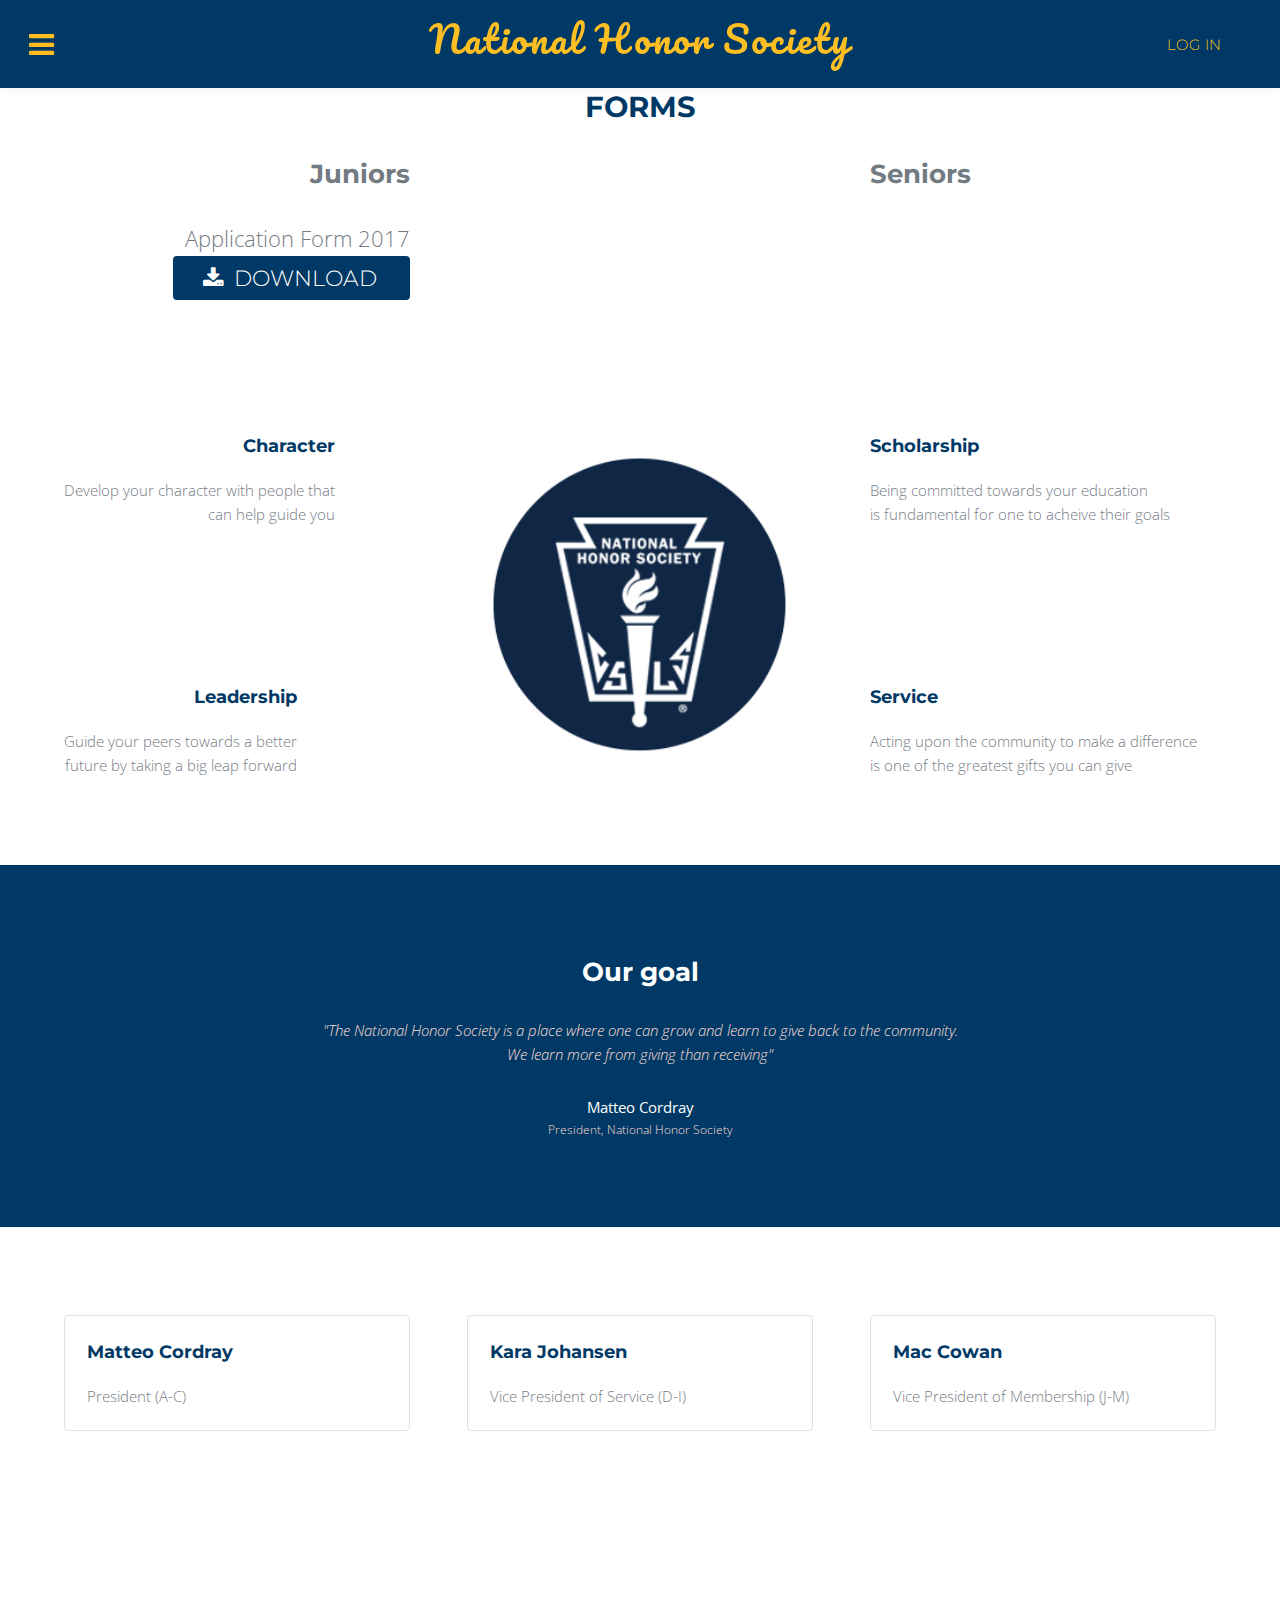
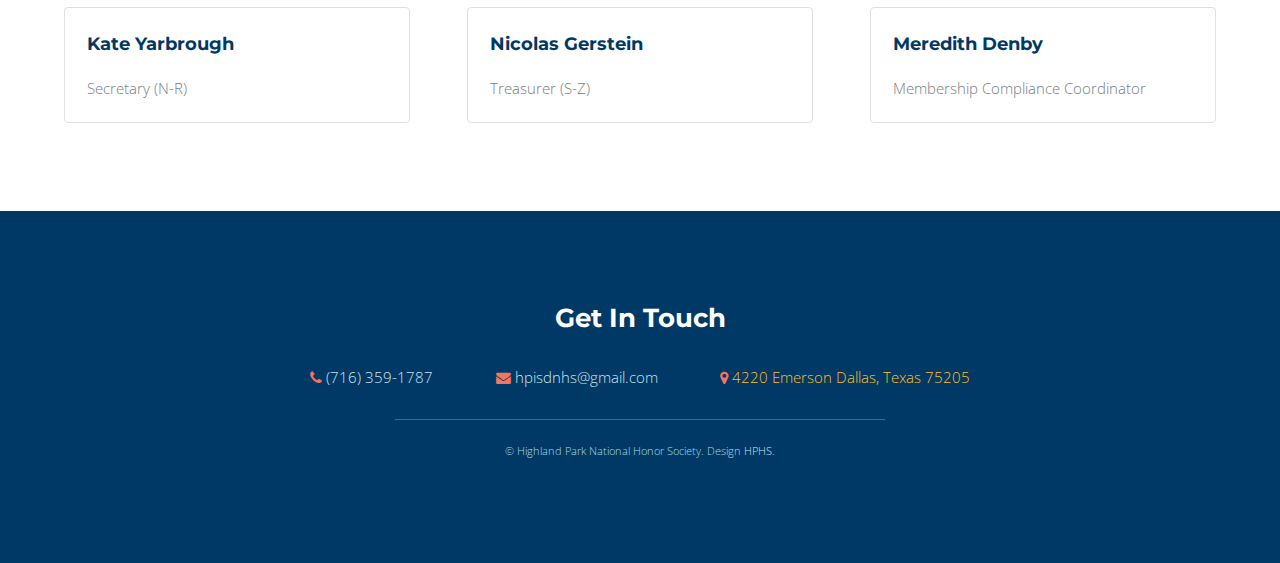
==== forms.html @ aa831905 "Start 1" ====
<!DOCTYPE HTML>
<!--
	Intensify by TEMPLATED
	templated.co @templatedco
	Released for free under the Creative Commons Attribution 3.0 license (templated.co/license)
-->
<html>
	<head>
		<title>HPISD NHS</title>
		<meta charset="utf-8" />
		<meta name="viewport" content="width=device-width, initial-scale=1" />
		<link rel="stylesheet" href="assets/css/main.css" />
	</head>
	<body>

		<!-- Header -->
			<header id="header">
				<nav class="left">
					<a href="#menu"><span>Menu</span></a>
				</nav>
				<a href="index.html" class="logo">National Honor Society</a>
				<nav class="right">
					<a href="#" class="button alt">Log in</a>
				</nav>
			</header>

		<!-- Menu -->
			<nav id="menu">
				<ul class="links">
					<li><a href="index.html">Home</a></li>
					<li><a href="calendar.html">Calendar</a></li>
					<li><a href="forms.html">Forms</a></li>
					<li><a href="#">Contact</a></li>
					<li><a href="#">My profile</a></li>
				</ul>
				<ul class="actions vertical">
					<li><a href="#" class="button fit">Login</a></li>
				</ul>
			</nav>
			<div>
				<h1 class="title">FORMS</h1>
			<div class="inner flex flex-3">
				<div class="flex-item left">
					<h2>Juniors</h2>
					<ul class="formsid">
						<li>Application Form 2017</li>
						<li><a href="#" class="button icon fa-download">Download</a></li>
					</ul>
				</div>
				<div class="flex-item right">
					<h2>Seniors</h2>
				</div>
			</div>
		</div>

		<!-- One -->
			<section id="one" class="wrapper">
				<div class="inner flex flex-3">
					<div class="flex-item left">
						<div>
							<h3>Character</h3>
							<p>Develop your character with people that<br />can help guide you</p>
						</div>
						<div>
							<h3>Leadership</h3>
							<p>Guide your peers towards a better<br /> future by taking a big leap forward</p>
						</div>
					</div>
					<div class="flex-item image fit round">
						<img src="images/logo.png" alt="logo" />
					</div>
					<div class="flex-item right">
						<div>
							<h3>Scholarship</h3>
							<p>Being committed towards your education<br /> is fundamental for one to acheive their goals</p>
						</div>
						<div>
							<h3>Service</h3>
							<p>Acting upon the community to make a difference<br /> is one of the greatest gifts you can give</p>
						</div>
					</div>
				</div>
			</section>

		<!-- Two -->
			<section id="two" class="wrapper style1 special">
				<div class="inner">
					<h2>Our goal</h2>
					<figure>
					    <blockquote>
					        "The National Honor Society is a place where one can grow and learn to give back to the community.<br /> We learn more from giving than receiving"
					    </blockquote>
					    <footer>
					        <cite class="author">Matteo Cordray</cite>
					        <cite class="company">President, National Honor Society</cite>
					    </footer>
					</figure>
				</div>
			</section>

		<!-- Three -->
			<section id="three" class="wrapper">
				<div class="inner flex flex-3">
					<div class="flex-item box">
						<div class="image fit">
							<img src="images/matteo.jpg" alt="" />
						</div>
						<div class="content">
							<h3>Matteo Cordray</h3>
							<p>President (A-C)</p>
						</div>
					</div>
					<div class="flex-item box">
						<div class="image fit">
							<img src="images/Kara.jpg" alt="" />
						</div>
						<div class="content">
							<h3>Kara Johansen</h3>
							<p>Vice President of Service (D-I)</p>
						</div>
					</div>
					<div class="flex-item box">
						<div class="image fit">
							<img src="images/Mac.jpg" alt="" />
						</div>
						<div class="content">
							<h3>Mac Cowan</h3>
							<p>Vice President of Membership (J-M)</p>
						</div>
					</div>
				</div>
			</section>

			<!-- Four -->
			<section id="three" class="wrapper">
				<div class="inner flex flex-3">
					<div class="flex-item box">
						<div class="image fit">
							<img src="images/kate.jpg" alt="" />
						</div>
						<div class="content">
							<h3>Kate Yarbrough</h3>
							<p>Secretary (N-R)</p>
						</div>
					</div>
					<div class="flex-item box">
						<div class="image fit">
							<img src="images/Nick.jpg" alt="" />
						</div>
						<div class="content">
							<h3>Nicolas Gerstein</h3>
							<p>Treasurer (S-Z)</p>
						</div>
					</div>
					<div class="flex-item box">
						<div class="image fit">
							<img src="images/meredith.jpg" alt="" />
						</div>
						<div class="content">
							<h3>Meredith Denby</h3>
							<p>Membership Compliance Coordinator</p>
						</div>
					</div>
				</div>
			</section>

		<!-- Footer -->
			<footer id="footer">
				<div class="inner">
					<h2>Get In Touch</h2>
					<ul class="actions">
						<li><span class="icon fa-phone"></span> <a href="#">(716) 359-1787</a></li>
						<li><span class="icon fa-envelope"></span> <a href="#">hpisdnhs@gmail.com</a></li>
						<li><span class="icon fa-map-marker"></span> 4220 Emerson  Dallas, Texas  75205</li>
					</ul>
				</div>
				<div class="copyright">
					&copy; Highland Park National Honor Society. Design <a href="https://hs.hpisd.org">HPHS</a>.
				</div>
			</footer>

		<!-- Scripts -->
			<script src="assets/js/jquery.min.js"></script>
			<script src="assets/js/jquery.scrolly.min.js"></script>
			<script src="assets/js/skel.min.js"></script>
			<script src="assets/js/util.js"></script>
			<script src="assets/js/main.js"></script>

	</body>
</html>
---- assets/css/main.css ----
@charset "UTF-8";
@import url(font-awesome.min.css);
@import "https://fonts.googleapis.com/css?family=Montserrat:700|Open+Sans:300,400|Pacifico";

/*
	Intensify by TEMPLATED
	templated.co @templatedco
	Released for free under the Creative Commons Attribution 3.0 license (templated.co/license)
*/

/* Reset */

	html, body, div, span, applet, object, iframe, h1, h2, h3, h4, h5, h6, p, blockquote, pre, a, abbr, acronym, address, big, cite, code, del, dfn, em, img, ins, kbd, q, s, samp, small, strike, strong, sub, sup, tt, var, b, u, i, center, dl, dt, dd, ol, ul, li, fieldset, form, label, legend, table, caption, tbody, tfoot, thead, tr, th, td, article, aside, canvas, details, embed, figure, figcaption, footer, header, hgroup, menu, nav, output, ruby, section, summary, time, mark, audio, video {
		margin: 0;
		padding: 0;
		border: 0;
		font-size: 100%;
		font: inherit;
		vertical-align: baseline;
	}

	article, aside, details, figcaption, figure, footer, header, hgroup, menu, nav, section {
		display: block;
	}

	body {
		line-height: 1;
	}

	ol, ul {
		list-style: none;
	}

	blockquote, q {
		quotes: none;
	}

	blockquote:before, blockquote:after, q:before, q:after {
		content: '';
		content: none;
	}

	table {
		border-collapse: collapse;
		border-spacing: 0;
	}

	body {
		-webkit-text-size-adjust: none;
	}

/* Box Model */

	*, *:before, *:after {
		-moz-box-sizing: border-box;
		-webkit-box-sizing: border-box;
		box-sizing: border-box;
	}

/* Containers */

	.container {
		margin-left: auto;
		margin-right: auto;
	}

	.container.\31 25\25 {
		width: 100%;
		max-width: 100em;
		min-width: 80em;
	}

	.container.\37 5\25 {
		width: 60em;
	}

	.container.\35 0\25 {
		width: 40em;
	}

	.container.\32 5\25 {
		width: 20em;
	}

	.container {
		width: 80em;
	}

	@media screen and (max-width: 1680px) {

		.container.\31 25\25 {
			width: 100%;
			max-width: 100em;
			min-width: 80em;
		}

		.container.\37 5\25 {
			width: 60em;
		}

		.container.\35 0\25 {
			width: 40em;
		}

		.container.\32 5\25 {
			width: 20em;
		}

		.container {
			width: 80em;
		}

	}

	@media screen and (max-width: 1280px) {

		.container.\31 25\25 {
			width: 100%;
			max-width: 81.25em;
			min-width: 65em;
		}

		.container.\37 5\25 {
			width: 48.75em;
		}

		.container.\35 0\25 {
			width: 32.5em;
		}

		.container.\32 5\25 {
			width: 16.25em;
		}

		.container {
			width: 65em;
		}

	}

	@media screen and (max-width: 980px) {

		.container.\31 25\25 {
			width: 100%;
			max-width: 112.5%;
			min-width: 90%;
		}

		.container.\37 5\25 {
			width: 67.5%;
		}

		.container.\35 0\25 {
			width: 45%;
		}

		.container.\32 5\25 {
			width: 22.5%;
		}

		.container {
			width: 90%;
		}

	}

	@media screen and (max-width: 736px) {

		.container.\31 25\25 {
			width: 100%;
			max-width: 112.5%;
			min-width: 90%;
		}

		.container.\37 5\25 {
			width: 67.5%;
		}

		.container.\35 0\25 {
			width: 45%;
		}

		.container.\32 5\25 {
			width: 22.5%;
		}

		.container {
			width: 90% !important;
		}

	}

	@media screen and (max-width: 480px) {

		.container.\31 25\25 {
			width: 100%;
			max-width: 112.5%;
			min-width: 90%;
		}

		.container.\37 5\25 {
			width: 67.5%;
		}

		.container.\35 0\25 {
			width: 45%;
		}

		.container.\32 5\25 {
			width: 22.5%;
		}

		.container {
			width: 90% !important;
		}

	}

/* Grid */

	.row {
		border-bottom: solid 1px transparent;
		-moz-box-sizing: border-box;
		-webkit-box-sizing: border-box;
		box-sizing: border-box;
	}

	.row > * {
		float: left;
		-moz-box-sizing: border-box;
		-webkit-box-sizing: border-box;
		box-sizing: border-box;
	}

	.row:after, .row:before {
		content: '';
		display: block;
		clear: both;
		height: 0;
	}

	.row.uniform > * > :first-child {
		margin-top: 0;
	}

	.row.uniform > * > :last-child {
		margin-bottom: 0;
	}

	.row.\30 \25 > * {
		padding: 0 0 0 0em;
	}

	.row.\30 \25 {
		margin: 0 0 -1px 0em;
	}

	.row.uniform.\30 \25 > * {
		padding: 0em 0 0 0em;
	}

	.row.uniform.\30 \25 {
		margin: 0em 0 -1px 0em;
	}

	.row > * {
		padding: 0 0 0 2em;
	}

	.row {
		margin: 0 0 -1px -2em;
	}

	.row.uniform > * {
		padding: 2em 0 0 2em;
	}

	.row.uniform {
		margin: -2em 0 -1px -2em;
	}

	.row.\32 00\25 > * {
		padding: 0 0 0 4em;
	}

	.row.\32 00\25 {
		margin: 0 0 -1px -4em;
	}

	.row.uniform.\32 00\25 > * {
		padding: 4em 0 0 4em;
	}

	.row.uniform.\32 00\25 {
		margin: -4em 0 -1px -4em;
	}

	.row.\31 50\25 > * {
		padding: 0 0 0 3em;
	}

	.row.\31 50\25 {
		margin: 0 0 -1px -3em;
	}

	.row.uniform.\31 50\25 > * {
		padding: 3em 0 0 3em;
	}

	.row.uniform.\31 50\25 {
		margin: -3em 0 -1px -3em;
	}

	.row.\35 0\25 > * {
		padding: 0 0 0 1em;
	}

	.row.\35 0\25 {
		margin: 0 0 -1px -1em;
	}

	.row.uniform.\35 0\25 > * {
		padding: 1em 0 0 1em;
	}

	.row.uniform.\35 0\25 {
		margin: -1em 0 -1px -1em;
	}

	.row.\32 5\25 > * {
		padding: 0 0 0 0.5em;
	}

	.row.\32 5\25 {
		margin: 0 0 -1px -0.5em;
	}

	.row.uniform.\32 5\25 > * {
		padding: 0.5em 0 0 0.5em;
	}

	.row.uniform.\32 5\25 {
		margin: -0.5em 0 -1px -0.5em;
	}

	.\31 2u, .\31 2u\24 {
		width: 100%;
		clear: none;
		margin-left: 0;
	}

	.\31 1u, .\31 1u\24 {
		width: 91.6666666667%;
		clear: none;
		margin-left: 0;
	}

	.\31 0u, .\31 0u\24 {
		width: 83.3333333333%;
		clear: none;
		margin-left: 0;
	}

	.\39 u, .\39 u\24 {
		width: 75%;
		clear: none;
		margin-left: 0;
	}

	.\38 u, .\38 u\24 {
		width: 66.6666666667%;
		clear: none;
		margin-left: 0;
	}

	.\37 u, .\37 u\24 {
		width: 58.3333333333%;
		clear: none;
		margin-left: 0;
	}

	.\36 u, .\36 u\24 {
		width: 50%;
		clear: none;
		margin-left: 0;
	}

	.\35 u, .\35 u\24 {
		width: 41.6666666667%;
		clear: none;
		margin-left: 0;
	}

	.\34 u, .\34 u\24 {
		width: 33.3333333333%;
		clear: none;
		margin-left: 0;
	}

	.\33 u, .\33 u\24 {
		width: 25%;
		clear: none;
		margin-left: 0;
	}

	.\32 u, .\32 u\24 {
		width: 16.6666666667%;
		clear: none;
		margin-left: 0;
	}

	.\31 u, .\31 u\24 {
		width: 8.3333333333%;
		clear: none;
		margin-left: 0;
	}

	.\31 2u\24 + *,
	.\31 1u\24 + *,
	.\31 0u\24 + *,
	.\39 u\24 + *,
	.\38 u\24 + *,
	.\37 u\24 + *,
	.\36 u\24 + *,
	.\35 u\24 + *,
	.\34 u\24 + *,
	.\33 u\24 + *,
	.\32 u\24 + *,
	.\31 u\24 + * {
		clear: left;
	}

	.\-11u {
		margin-left: 91.66667%;
	}

	.\-10u {
		margin-left: 83.33333%;
	}

	.\-9u {
		margin-left: 75%;
	}

	.\-8u {
		margin-left: 66.66667%;
	}

	.\-7u {
		margin-left: 58.33333%;
	}

	.\-6u {
		margin-left: 50%;
	}

	.\-5u {
		margin-left: 41.66667%;
	}

	.\-4u {
		margin-left: 33.33333%;
	}

	.\-3u {
		margin-left: 25%;
	}

	.\-2u {
		margin-left: 16.66667%;
	}

	.\-1u {
		margin-left: 8.33333%;
	}

	@media screen and (max-width: 1680px) {

		.row > * {
			padding: 0 0 0 2em;
		}

		.row {
			margin: 0 0 -1px -2em;
		}

		.row.uniform > * {
			padding: 2em 0 0 2em;
		}

		.row.uniform {
			margin: -2em 0 -1px -2em;
		}

		.row.\32 00\25 > * {
			padding: 0 0 0 4em;
		}

		.row.\32 00\25 {
			margin: 0 0 -1px -4em;
		}

		.row.uniform.\32 00\25 > * {
			padding: 4em 0 0 4em;
		}

		.row.uniform.\32 00\25 {
			margin: -4em 0 -1px -4em;
		}

		.row.\31 50\25 > * {
			padding: 0 0 0 3em;
		}

		.row.\31 50\25 {
			margin: 0 0 -1px -3em;
		}

		.row.uniform.\31 50\25 > * {
			padding: 3em 0 0 3em;
		}

		.row.uniform.\31 50\25 {
			margin: -3em 0 -1px -3em;
		}

		.row.\35 0\25 > * {
			padding: 0 0 0 1em;
		}

		.row.\35 0\25 {
			margin: 0 0 -1px -1em;
		}

		.row.uniform.\35 0\25 > * {
			padding: 1em 0 0 1em;
		}

		.row.uniform.\35 0\25 {
			margin: -1em 0 -1px -1em;
		}

		.row.\32 5\25 > * {
			padding: 0 0 0 0.5em;
		}

		.row.\32 5\25 {
			margin: 0 0 -1px -0.5em;
		}

		.row.uniform.\32 5\25 > * {
			padding: 0.5em 0 0 0.5em;
		}

		.row.uniform.\32 5\25 {
			margin: -0.5em 0 -1px -0.5em;
		}

		.\31 2u\28xlarge\29, .\31 2u\24\28xlarge\29 {
			width: 100%;
			clear: none;
			margin-left: 0;
		}

		.\31 1u\28xlarge\29, .\31 1u\24\28xlarge\29 {
			width: 91.6666666667%;
			clear: none;
			margin-left: 0;
		}

		.\31 0u\28xlarge\29, .\31 0u\24\28xlarge\29 {
			width: 83.3333333333%;
			clear: none;
			margin-left: 0;
		}

		.\39 u\28xlarge\29, .\39 u\24\28xlarge\29 {
			width: 75%;
			clear: none;
			margin-left: 0;
		}

		.\38 u\28xlarge\29, .\38 u\24\28xlarge\29 {
			width: 66.6666666667%;
			clear: none;
			margin-left: 0;
		}

		.\37 u\28xlarge\29, .\37 u\24\28xlarge\29 {
			width: 58.3333333333%;
			clear: none;
			margin-left: 0;
		}

		.\36 u\28xlarge\29, .\36 u\24\28xlarge\29 {
			width: 50%;
			clear: none;
			margin-left: 0;
		}

		.\35 u\28xlarge\29, .\35 u\24\28xlarge\29 {
			width: 41.6666666667%;
			clear: none;
			margin-left: 0;
		}

		.\34 u\28xlarge\29, .\34 u\24\28xlarge\29 {
			width: 33.3333333333%;
			clear: none;
			margin-left: 0;
		}

		.\33 u\28xlarge\29, .\33 u\24\28xlarge\29 {
			width: 25%;
			clear: none;
			margin-left: 0;
		}

		.\32 u\28xlarge\29, .\32 u\24\28xlarge\29 {
			width: 16.6666666667%;
			clear: none;
			margin-left: 0;
		}

		.\31 u\28xlarge\29, .\31 u\24\28xlarge\29 {
			width: 8.3333333333%;
			clear: none;
			margin-left: 0;
		}

		.\31 2u\24\28xlarge\29 + *,
		.\31 1u\24\28xlarge\29 + *,
		.\31 0u\24\28xlarge\29 + *,
		.\39 u\24\28xlarge\29 + *,
		.\38 u\24\28xlarge\29 + *,
		.\37 u\24\28xlarge\29 + *,
		.\36 u\24\28xlarge\29 + *,
		.\35 u\24\28xlarge\29 + *,
		.\34 u\24\28xlarge\29 + *,
		.\33 u\24\28xlarge\29 + *,
		.\32 u\24\28xlarge\29 + *,
		.\31 u\24\28xlarge\29 + * {
			clear: left;
		}

		.\-11u\28xlarge\29 {
			margin-left: 91.66667%;
		}

		.\-10u\28xlarge\29 {
			margin-left: 83.33333%;
		}

		.\-9u\28xlarge\29 {
			margin-left: 75%;
		}

		.\-8u\28xlarge\29 {
			margin-left: 66.66667%;
		}

		.\-7u\28xlarge\29 {
			margin-left: 58.33333%;
		}

		.\-6u\28xlarge\29 {
			margin-left: 50%;
		}

		.\-5u\28xlarge\29 {
			margin-left: 41.66667%;
		}

		.\-4u\28xlarge\29 {
			margin-left: 33.33333%;
		}

		.\-3u\28xlarge\29 {
			margin-left: 25%;
		}

		.\-2u\28xlarge\29 {
			margin-left: 16.66667%;
		}

		.\-1u\28xlarge\29 {
			margin-left: 8.33333%;
		}

	}

	@media screen and (max-width: 1280px) {

		.row > * {
			padding: 0 0 0 1.5em;
		}

		.row {
			margin: 0 0 -1px -1.5em;
		}

		.row.uniform > * {
			padding: 1.5em 0 0 1.5em;
		}

		.row.uniform {
			margin: -1.5em 0 -1px -1.5em;
		}

		.row.\32 00\25 > * {
			padding: 0 0 0 3em;
		}

		.row.\32 00\25 {
			margin: 0 0 -1px -3em;
		}

		.row.uniform.\32 00\25 > * {
			padding: 3em 0 0 3em;
		}

		.row.uniform.\32 00\25 {
			margin: -3em 0 -1px -3em;
		}

		.row.\31 50\25 > * {
			padding: 0 0 0 2.25em;
		}

		.row.\31 50\25 {
			margin: 0 0 -1px -2.25em;
		}

		.row.uniform.\31 50\25 > * {
			padding: 2.25em 0 0 2.25em;
		}

		.row.uniform.\31 50\25 {
			margin: -2.25em 0 -1px -2.25em;
		}

		.row.\35 0\25 > * {
			padding: 0 0 0 0.75em;
		}

		.row.\35 0\25 {
			margin: 0 0 -1px -0.75em;
		}

		.row.uniform.\35 0\25 > * {
			padding: 0.75em 0 0 0.75em;
		}

		.row.uniform.\35 0\25 {
			margin: -0.75em 0 -1px -0.75em;
		}

		.row.\32 5\25 > * {
			padding: 0 0 0 0.375em;
		}

		.row.\32 5\25 {
			margin: 0 0 -1px -0.375em;
		}

		.row.uniform.\32 5\25 > * {
			padding: 0.375em 0 0 0.375em;
		}

		.row.uniform.\32 5\25 {
			margin: -0.375em 0 -1px -0.375em;
		}

		.\31 2u\28large\29, .\31 2u\24\28large\29 {
			width: 100%;
			clear: none;
			margin-left: 0;
		}

		.\31 1u\28large\29, .\31 1u\24\28large\29 {
			width: 91.6666666667%;
			clear: none;
			margin-left: 0;
		}

		.\31 0u\28large\29, .\31 0u\24\28large\29 {
			width: 83.3333333333%;
			clear: none;
			margin-left: 0;
		}

		.\39 u\28large\29, .\39 u\24\28large\29 {
			width: 75%;
			clear: none;
			margin-left: 0;
		}

		.\38 u\28large\29, .\38 u\24\28large\29 {
			width: 66.6666666667%;
			clear: none;
			margin-left: 0;
		}

		.\37 u\28large\29, .\37 u\24\28large\29 {
			width: 58.3333333333%;
			clear: none;
			margin-left: 0;
		}

		.\36 u\28large\29, .\36 u\24\28large\29 {
			width: 50%;
			clear: none;
			margin-left: 0;
		}

		.\35 u\28large\29, .\35 u\24\28large\29 {
			width: 41.6666666667%;
			clear: none;
			margin-left: 0;
		}

		.\34 u\28large\29, .\34 u\24\28large\29 {
			width: 33.3333333333%;
			clear: none;
			margin-left: 0;
		}

		.\33 u\28large\29, .\33 u\24\28large\29 {
			width: 25%;
			clear: none;
			margin-left: 0;
		}

		.\32 u\28large\29, .\32 u\24\28large\29 {
			width: 16.6666666667%;
			clear: none;
			margin-left: 0;
		}

		.\31 u\28large\29, .\31 u\24\28large\29 {
			width: 8.3333333333%;
			clear: none;
			margin-left: 0;
		}

		.\31 2u\24\28large\29 + *,
		.\31 1u\24\28large\29 + *,
		.\31 0u\24\28large\29 + *,
		.\39 u\24\28large\29 + *,
		.\38 u\24\28large\29 + *,
		.\37 u\24\28large\29 + *,
		.\36 u\24\28large\29 + *,
		.\35 u\24\28large\29 + *,
		.\34 u\24\28large\29 + *,
		.\33 u\24\28large\29 + *,
		.\32 u\24\28large\29 + *,
		.\31 u\24\28large\29 + * {
			clear: left;
		}

		.\-11u\28large\29 {
			margin-left: 91.66667%;
		}

		.\-10u\28large\29 {
			margin-left: 83.33333%;
		}

		.\-9u\28large\29 {
			margin-left: 75%;
		}

		.\-8u\28large\29 {
			margin-left: 66.66667%;
		}

		.\-7u\28large\29 {
			margin-left: 58.33333%;
		}

		.\-6u\28large\29 {
			margin-left: 50%;
		}

		.\-5u\28large\29 {
			margin-left: 41.66667%;
		}

		.\-4u\28large\29 {
			margin-left: 33.33333%;
		}

		.\-3u\28large\29 {
			margin-left: 25%;
		}

		.\-2u\28large\29 {
			margin-left: 16.66667%;
		}

		.\-1u\28large\29 {
			margin-left: 8.33333%;
		}

	}

	@media screen and (max-width: 980px) {

		.row > * {
			padding: 0 0 0 1.5em;
		}

		.row {
			margin: 0 0 -1px -1.5em;
		}

		.row.uniform > * {
			padding: 1.5em 0 0 1.5em;
		}

		.row.uniform {
			margin: -1.5em 0 -1px -1.5em;
		}

		.row.\32 00\25 > * {
			padding: 0 0 0 3em;
		}

		.row.\32 00\25 {
			margin: 0 0 -1px -3em;
		}

		.row.uniform.\32 00\25 > * {
			padding: 3em 0 0 3em;
		}

		.row.uniform.\32 00\25 {
			margin: -3em 0 -1px -3em;
		}

		.row.\31 50\25 > * {
			padding: 0 0 0 2.25em;
		}

		.row.\31 50\25 {
			margin: 0 0 -1px -2.25em;
		}

		.row.uniform.\31 50\25 > * {
			padding: 2.25em 0 0 2.25em;
		}

		.row.uniform.\31 50\25 {
			margin: -2.25em 0 -1px -2.25em;
		}

		.row.\35 0\25 > * {
			padding: 0 0 0 0.75em;
		}

		.row.\35 0\25 {
			margin: 0 0 -1px -0.75em;
		}

		.row.uniform.\35 0\25 > * {
			padding: 0.75em 0 0 0.75em;
		}

		.row.uniform.\35 0\25 {
			margin: -0.75em 0 -1px -0.75em;
		}

		.row.\32 5\25 > * {
			padding: 0 0 0 0.375em;
		}

		.row.\32 5\25 {
			margin: 0 0 -1px -0.375em;
		}

		.row.uniform.\32 5\25 > * {
			padding: 0.375em 0 0 0.375em;
		}

		.row.uniform.\32 5\25 {
			margin: -0.375em 0 -1px -0.375em;
		}

		.\31 2u\28medium\29, .\31 2u\24\28medium\29 {
			width: 100%;
			clear: none;
			margin-left: 0;
		}

		.\31 1u\28medium\29, .\31 1u\24\28medium\29 {
			width: 91.6666666667%;
			clear: none;
			margin-left: 0;
		}

		.\31 0u\28medium\29, .\31 0u\24\28medium\29 {
			width: 83.3333333333%;
			clear: none;
			margin-left: 0;
		}

		.\39 u\28medium\29, .\39 u\24\28medium\29 {
			width: 75%;
			clear: none;
			margin-left: 0;
		}

		.\38 u\28medium\29, .\38 u\24\28medium\29 {
			width: 66.6666666667%;
			clear: none;
			margin-left: 0;
		}

		.\37 u\28medium\29, .\37 u\24\28medium\29 {
			width: 58.3333333333%;
			clear: none;
			margin-left: 0;
		}

		.\36 u\28medium\29, .\36 u\24\28medium\29 {
			width: 50%;
			clear: none;
			margin-left: 0;
		}

		.\35 u\28medium\29, .\35 u\24\28medium\29 {
			width: 41.6666666667%;
			clear: none;
			margin-left: 0;
		}

		.\34 u\28medium\29, .\34 u\24\28medium\29 {
			width: 33.3333333333%;
			clear: none;
			margin-left: 0;
		}

		.\33 u\28medium\29, .\33 u\24\28medium\29 {
			width: 25%;
			clear: none;
			margin-left: 0;
		}

		.\32 u\28medium\29, .\32 u\24\28medium\29 {
			width: 16.6666666667%;
			clear: none;
			margin-left: 0;
		}

		.\31 u\28medium\29, .\31 u\24\28medium\29 {
			width: 8.3333333333%;
			clear: none;
			margin-left: 0;
		}

		.\31 2u\24\28medium\29 + *,
		.\31 1u\24\28medium\29 + *,
		.\31 0u\24\28medium\29 + *,
		.\39 u\24\28medium\29 + *,
		.\38 u\24\28medium\29 + *,
		.\37 u\24\28medium\29 + *,
		.\36 u\24\28medium\29 + *,
		.\35 u\24\28medium\29 + *,
		.\34 u\24\28medium\29 + *,
		.\33 u\24\28medium\29 + *,
		.\32 u\24\28medium\29 + *,
		.\31 u\24\28medium\29 + * {
			clear: left;
		}

		.\-11u\28medium\29 {
			margin-left: 91.66667%;
		}

		.\-10u\28medium\29 {
			margin-left: 83.33333%;
		}

		.\-9u\28medium\29 {
			margin-left: 75%;
		}

		.\-8u\28medium\29 {
			margin-left: 66.66667%;
		}

		.\-7u\28medium\29 {
			margin-left: 58.33333%;
		}

		.\-6u\28medium\29 {
			margin-left: 50%;
		}

		.\-5u\28medium\29 {
			margin-left: 41.66667%;
		}

		.\-4u\28medium\29 {
			margin-left: 33.33333%;
		}

		.\-3u\28medium\29 {
			margin-left: 25%;
		}

		.\-2u\28medium\29 {
			margin-left: 16.66667%;
		}

		.\-1u\28medium\29 {
			margin-left: 8.33333%;
		}

	}

	@media screen and (max-width: 736px) {

		.row > * {
			padding: 0 0 0 1.25em;
		}

		.row {
			margin: 0 0 -1px -1.25em;
		}

		.row.uniform > * {
			padding: 1.25em 0 0 1.25em;
		}

		.row.uniform {
			margin: -1.25em 0 -1px -1.25em;
		}

		.row.\32 00\25 > * {
			padding: 0 0 0 2.5em;
		}

		.row.\32 00\25 {
			margin: 0 0 -1px -2.5em;
		}

		.row.uniform.\32 00\25 > * {
			padding: 2.5em 0 0 2.5em;
		}

		.row.uniform.\32 00\25 {
			margin: -2.5em 0 -1px -2.5em;
		}

		.row.\31 50\25 > * {
			padding: 0 0 0 1.875em;
		}

		.row.\31 50\25 {
			margin: 0 0 -1px -1.875em;
		}

		.row.uniform.\31 50\25 > * {
			padding: 1.875em 0 0 1.875em;
		}

		.row.uniform.\31 50\25 {
			margin: -1.875em 0 -1px -1.875em;
		}

		.row.\35 0\25 > * {
			padding: 0 0 0 0.625em;
		}

		.row.\35 0\25 {
			margin: 0 0 -1px -0.625em;
		}

		.row.uniform.\35 0\25 > * {
			padding: 0.625em 0 0 0.625em;
		}

		.row.uniform.\35 0\25 {
			margin: -0.625em 0 -1px -0.625em;
		}

		.row.\32 5\25 > * {
			padding: 0 0 0 0.3125em;
		}

		.row.\32 5\25 {
			margin: 0 0 -1px -0.3125em;
		}

		.row.uniform.\32 5\25 > * {
			padding: 0.3125em 0 0 0.3125em;
		}

		.row.uniform.\32 5\25 {
			margin: -0.3125em 0 -1px -0.3125em;
		}

		.\31 2u\28small\29, .\31 2u\24\28small\29 {
			width: 100%;
			clear: none;
			margin-left: 0;
		}

		.\31 1u\28small\29, .\31 1u\24\28small\29 {
			width: 91.6666666667%;
			clear: none;
			margin-left: 0;
		}

		.\31 0u\28small\29, .\31 0u\24\28small\29 {
			width: 83.3333333333%;
			clear: none;
			margin-left: 0;
		}

		.\39 u\28small\29, .\39 u\24\28small\29 {
			width: 75%;
			clear: none;
			margin-left: 0;
		}

		.\38 u\28small\29, .\38 u\24\28small\29 {
			width: 66.6666666667%;
			clear: none;
			margin-left: 0;
		}

		.\37 u\28small\29, .\37 u\24\28small\29 {
			width: 58.3333333333%;
			clear: none;
			margin-left: 0;
		}

		.\36 u\28small\29, .\36 u\24\28small\29 {
			width: 50%;
			clear: none;
			margin-left: 0;
		}

		.\35 u\28small\29, .\35 u\24\28small\29 {
			width: 41.6666666667%;
			clear: none;
			margin-left: 0;
		}

		.\34 u\28small\29, .\34 u\24\28small\29 {
			width: 33.3333333333%;
			clear: none;
			margin-left: 0;
		}

		.\33 u\28small\29, .\33 u\24\28small\29 {
			width: 25%;
			clear: none;
			margin-left: 0;
		}

		.\32 u\28small\29, .\32 u\24\28small\29 {
			width: 16.6666666667%;
			clear: none;
			margin-left: 0;
		}

		.\31 u\28small\29, .\31 u\24\28small\29 {
			width: 8.3333333333%;
			clear: none;
			margin-left: 0;
		}

		.\31 2u\24\28small\29 + *,
		.\31 1u\24\28small\29 + *,
		.\31 0u\24\28small\29 + *,
		.\39 u\24\28small\29 + *,
		.\38 u\24\28small\29 + *,
		.\37 u\24\28small\29 + *,
		.\36 u\24\28small\29 + *,
		.\35 u\24\28small\29 + *,
		.\34 u\24\28small\29 + *,
		.\33 u\24\28small\29 + *,
		.\32 u\24\28small\29 + *,
		.\31 u\24\28small\29 + * {
			clear: left;
		}

		.\-11u\28small\29 {
			margin-left: 91.66667%;
		}

		.\-10u\28small\29 {
			margin-left: 83.33333%;
		}

		.\-9u\28small\29 {
			margin-left: 75%;
		}

		.\-8u\28small\29 {
			margin-left: 66.66667%;
		}

		.\-7u\28small\29 {
			margin-left: 58.33333%;
		}

		.\-6u\28small\29 {
			margin-left: 50%;
		}

		.\-5u\28small\29 {
			margin-left: 41.66667%;
		}

		.\-4u\28small\29 {
			margin-left: 33.33333%;
		}

		.\-3u\28small\29 {
			margin-left: 25%;
		}

		.\-2u\28small\29 {
			margin-left: 16.66667%;
		}

		.\-1u\28small\29 {
			margin-left: 8.33333%;
		}

	}

	@media screen and (max-width: 480px) {

		.row > * {
			padding: 0 0 0 1.25em;
		}

		.row {
			margin: 0 0 -1px -1.25em;
		}

		.row.uniform > * {
			padding: 1.25em 0 0 1.25em;
		}

		.row.uniform {
			margin: -1.25em 0 -1px -1.25em;
		}

		.row.\32 00\25 > * {
			padding: 0 0 0 2.5em;
		}

		.row.\32 00\25 {
			margin: 0 0 -1px -2.5em;
		}

		.row.uniform.\32 00\25 > * {
			padding: 2.5em 0 0 2.5em;
		}

		.row.uniform.\32 00\25 {
			margin: -2.5em 0 -1px -2.5em;
		}

		.row.\31 50\25 > * {
			padding: 0 0 0 1.875em;
		}

		.row.\31 50\25 {
			margin: 0 0 -1px -1.875em;
		}

		.row.uniform.\31 50\25 > * {
			padding: 1.875em 0 0 1.875em;
		}

		.row.uniform.\31 50\25 {
			margin: -1.875em 0 -1px -1.875em;
		}

		.row.\35 0\25 > * {
			padding: 0 0 0 0.625em;
		}

		.row.\35 0\25 {
			margin: 0 0 -1px -0.625em;
		}

		.row.uniform.\35 0\25 > * {
			padding: 0.625em 0 0 0.625em;
		}

		.row.uniform.\35 0\25 {
			margin: -0.625em 0 -1px -0.625em;
		}

		.row.\32 5\25 > * {
			padding: 0 0 0 0.3125em;
		}

		.row.\32 5\25 {
			margin: 0 0 -1px -0.3125em;
		}

		.row.uniform.\32 5\25 > * {
			padding: 0.3125em 0 0 0.3125em;
		}

		.row.uniform.\32 5\25 {
			margin: -0.3125em 0 -1px -0.3125em;
		}

		.\31 2u\28xsmall\29, .\31 2u\24\28xsmall\29 {
			width: 100%;
			clear: none;
			margin-left: 0;
		}

		.\31 1u\28xsmall\29, .\31 1u\24\28xsmall\29 {
			width: 91.6666666667%;
			clear: none;
			margin-left: 0;
		}

		.\31 0u\28xsmall\29, .\31 0u\24\28xsmall\29 {
			width: 83.3333333333%;
			clear: none;
			margin-left: 0;
		}

		.\39 u\28xsmall\29, .\39 u\24\28xsmall\29 {
			width: 75%;
			clear: none;
			margin-left: 0;
		}

		.\38 u\28xsmall\29, .\38 u\24\28xsmall\29 {
			width: 66.6666666667%;
			clear: none;
			margin-left: 0;
		}

		.\37 u\28xsmall\29, .\37 u\24\28xsmall\29 {
			width: 58.3333333333%;
			clear: none;
			margin-left: 0;
		}

		.\36 u\28xsmall\29, .\36 u\24\28xsmall\29 {
			width: 50%;
			clear: none;
			margin-left: 0;
		}

		.\35 u\28xsmall\29, .\35 u\24\28xsmall\29 {
			width: 41.6666666667%;
			clear: none;
			margin-left: 0;
		}

		.\34 u\28xsmall\29, .\34 u\24\28xsmall\29 {
			width: 33.3333333333%;
			clear: none;
			margin-left: 0;
		}

		.\33 u\28xsmall\29, .\33 u\24\28xsmall\29 {
			width: 25%;
			clear: none;
			margin-left: 0;
		}

		.\32 u\28xsmall\29, .\32 u\24\28xsmall\29 {
			width: 16.6666666667%;
			clear: none;
			margin-left: 0;
		}

		.\31 u\28xsmall\29, .\31 u\24\28xsmall\29 {
			width: 8.3333333333%;
			clear: none;
			margin-left: 0;
		}

		.\31 2u\24\28xsmall\29 + *,
		.\31 1u\24\28xsmall\29 + *,
		.\31 0u\24\28xsmall\29 + *,
		.\39 u\24\28xsmall\29 + *,
		.\38 u\24\28xsmall\29 + *,
		.\37 u\24\28xsmall\29 + *,
		.\36 u\24\28xsmall\29 + *,
		.\35 u\24\28xsmall\29 + *,
		.\34 u\24\28xsmall\29 + *,
		.\33 u\24\28xsmall\29 + *,
		.\32 u\24\28xsmall\29 + *,
		.\31 u\24\28xsmall\29 + * {
			clear: left;
		}

		.\-11u\28xsmall\29 {
			margin-left: 91.66667%;
		}

		.\-10u\28xsmall\29 {
			margin-left: 83.33333%;
		}

		.\-9u\28xsmall\29 {
			margin-left: 75%;
		}

		.\-8u\28xsmall\29 {
			margin-left: 66.66667%;
		}

		.\-7u\28xsmall\29 {
			margin-left: 58.33333%;
		}

		.\-6u\28xsmall\29 {
			margin-left: 50%;
		}

		.\-5u\28xsmall\29 {
			margin-left: 41.66667%;
		}

		.\-4u\28xsmall\29 {
			margin-left: 33.33333%;
		}

		.\-3u\28xsmall\29 {
			margin-left: 25%;
		}

		.\-2u\28xsmall\29 {
			margin-left: 16.66667%;
		}

		.\-1u\28xsmall\29 {
			margin-left: 8.33333%;
		}

	}

/* Basic */

	@-ms-viewport {
		width: device-width;
	}

	body {
		-ms-overflow-style: scrollbar;
	}

	@media screen and (max-width: 480px) {

		html, body {
			min-width: 320px;
		}

	}

	body {
		background: #fff;
	}

		body.is-loading *, body.is-loading *:before, body.is-loading *:after {
			-moz-animation: none !important;
			-webkit-animation: none !important;
			-ms-animation: none !important;
			animation: none !important;
			-moz-transition: none !important;
			-webkit-transition: none !important;
			-ms-transition: none !important;
			transition: none !important;
		}

	.inner {
		margin: 0 auto;
		max-width: 65em;
	}

		@media screen and (max-width: 1280px) {

			.inner {
				max-width: 90%;
			}

		}

		@media screen and (max-width: 980px) {

			.inner {
				max-width: 70%;
			}

		}

		@media screen and (max-width: 736px) {

			.inner {
				max-width: 85%;
			}

		}

/* Type */

	body, input, select, textarea {
		color: #767d85;
		font-family: "Open Sans", Arial, Helvetica, sans-serif;
		font-size: 13pt;
		font-weight: 300;
		line-height: 1.65;
	}

		@media screen and (max-width: 1680px) {

			body, input, select, textarea {
				font-size: 11pt;
			}

		}

		@media screen and (max-width: 1280px) {

			body, input, select, textarea {
				font-size: 11pt;
			}

		}

		@media screen and (max-width: 980px) {

			body, input, select, textarea {
				font-size: 12pt;
			}

		}

		@media screen and (max-width: 736px) {

			body, input, select, textarea {
				font-size: 12pt;
			}

		}

		@media screen and (max-width: 480px) {

			body, input, select, textarea {
				font-size: 12pt;
			}

		}

	a {
		color: #25a2c3;
		text-decoration: underline;
	}

		a:hover {
			text-decoration: none;
		}

	strong, b {
		color: #727a82;
		font-weight: 700;
	}

	em, i {
		font-style: italic;
	}

	p {
		margin: 0 0 2em 0;
	}

	h1, h2, h3, h4, h5, h6 {
		color: #727a82;
		font-weight: 700;
		font-family: "Montserrat", sans-serif;
		line-height: 1.5;
		margin: 0 0 1em 0;
	}

		h1 a, h2 a, h3 a, h4 a, h5 a, h6 a {
			color: inherit;
			text-decoration: none;
		}

	h1 {
		font-size: 2em;
		line-height: 1.3;
	}

	h2 {
		font-size: 1.75em;
	}

	h3 {
		font-size: 1.25em;
	}

	h4 {
		font-size: 1em;
	}

	h5 {
		font-size: 0.9em;
	}

	h6 {
		font-size: 0.7em;
	}

	sub {
		font-size: 0.8em;
		position: relative;
		top: 0.5em;
	}

	sup {
		font-size: 0.8em;
		position: relative;
		top: -0.5em;
	}

	blockquote {
		font-style: italic;
		margin: 0 0 2em 0;
	}

	cite {
		display: block;
	}

		cite.author {
			font-weight: 400;
		}

		cite.company {
			font-size: .8em;
		}

	figure {
		margin: 0 0 2em 0;
	}

	code {
		background: rgba(144, 144, 144, 0.075);
		border-radius: 4px;
		border: solid 1px #dee1e3;
		font-family: "Courier New", monospace;
		font-size: 0.9em;
		margin: 0 0.25em;
		padding: 0.25em 0.65em;
	}

	pre {
		-webkit-overflow-scrolling: touch;
		font-family: "Courier New", monospace;
		font-size: 0.9em;
		margin: 0 0 2em 0;
	}

		pre code {
			display: block;
			line-height: 1.75;
			padding: 1em 1.5em;
			overflow-x: auto;
		}

	hr {
		border: 0;
		border-bottom: solid 1px #dee1e3;
		margin: 2em 0;
	}

		hr.major {
			margin: 3em 0;
		}

	.align-left {
		text-align: left;
	}

	.align-center {
		text-align: center;
	}

	.align-right {
		text-align: right;
	}

/* Section/Article */

	section.special, article.special {
		text-align: center;
	}

	header p {
		color: #bbb;
		position: relative;
		margin: 0 0 1.5em 0;
	}

	header h1 + p {
		font-size: 1.25em;
		margin-top: -1em;
	}

	header h2 + p {
		font-size: 1.25em;
		margin-top: -1em;
	}

	header h3 + p {
		font-size: 1.1em;
		margin-top: -0.8em;
	}

	header h4 + p,
	header h5 + p,
	header h6 + p {
		font-size: 0.9em;
		margin-top: -0.6em;
	}

/* Form */

	form {
		margin: 0 0 2em 0;
	}

	label {
		color: #727a82;
		display: block;
		font-size: 0.9em;
		font-weight: 700;
		margin: 0 0 1em 0;
	}

	input[type="text"],
	input[type="password"],
	input[type="email"],
	input[type="tel"],
	select,
	textarea {
		-moz-appearance: none;
		-webkit-appearance: none;
		-ms-appearance: none;
		appearance: none;
		background: rgba(144, 144, 144, 0.075);
		border-radius: 4px;
		border: none;
		border: solid 1px #dee1e3;
		color: inherit;
		display: block;
		outline: 0;
		padding: 0 1em;
		text-decoration: none;
		width: 100%;
	}

		input[type="text"]:invalid,
		input[type="password"]:invalid,
		input[type="email"]:invalid,
		input[type="tel"]:invalid,
		select:invalid,
		textarea:invalid {
			box-shadow: none;
		}

		input[type="text"]:focus,
		input[type="password"]:focus,
		input[type="email"]:focus,
		input[type="tel"]:focus,
		select:focus,
		textarea:focus {
			border-color: #25a2c3;
			box-shadow: 0 0 0 1px #25a2c3;
		}

	.select-wrapper {
		text-decoration: none;
		display: block;
		position: relative;
	}

		.select-wrapper:before {
			content: "";
			-moz-osx-font-smoothing: grayscale;
			-webkit-font-smoothing: antialiased;
			font-family: FontAwesome;
			font-style: normal;
			font-weight: normal;
			text-transform: none !important;
		}

		.select-wrapper:before {
			color: #dee1e3;
			display: block;
			height: 2.75em;
			line-height: 2.75em;
			pointer-events: none;
			position: absolute;
			right: 0;
			text-align: center;
			top: 0;
			width: 2.75em;
		}

		.select-wrapper select::-ms-expand {
			display: none;
		}

	input[type="text"],
	input[type="password"],
	input[type="email"],
	select {
		height: 3.5em;
		line-height: 3.5em;
	}

	textarea {
		padding: 0.75em 1em;
	}

	input[type="checkbox"],
	input[type="radio"] {
		-moz-appearance: none;
		-webkit-appearance: none;
		-ms-appearance: none;
		appearance: none;
		display: block;
		float: left;
		margin-right: -2em;
		opacity: 0;
		width: 1em;
		z-index: -1;
	}

		input[type="checkbox"] + label,
		input[type="radio"] + label {
			text-decoration: none;
			color: #767d85;
			cursor: pointer;
			display: inline-block;
			font-size: 1em;
			font-weight: 300;
			padding-left: 2.4em;
			padding-right: 0.75em;
			position: relative;
		}

			input[type="checkbox"] + label:before,
			input[type="radio"] + label:before {
				-moz-osx-font-smoothing: grayscale;
				-webkit-font-smoothing: antialiased;
				font-family: FontAwesome;
				font-style: normal;
				font-weight: normal;
				text-transform: none !important;
			}

			input[type="checkbox"] + label:before,
			input[type="radio"] + label:before {
				background: rgba(144, 144, 144, 0.075);
				border-radius: 4px;
				border: solid 1px #dee1e3;
				content: '';
				display: inline-block;
				height: 1.65em;
				left: 0;
				line-height: 1.58125em;
				position: absolute;
				text-align: center;
				top: 0;
				width: 1.65em;
			}

		input[type="checkbox"]:checked + label:before,
		input[type="radio"]:checked + label:before {
			background: #f6755e;
			border-color: #f6755e;
			color: #ffffff;
			content: '\f00c';
		}

		input[type="checkbox"]:focus + label:before,
		input[type="radio"]:focus + label:before {
			border-color: #25a2c3;
			box-shadow: 0 0 0 1px #25a2c3;
		}

	input[type="checkbox"] + label:before {
		border-radius: 4px;
	}

	input[type="radio"] + label:before {
		border-radius: 100%;
	}

	::-webkit-input-placeholder {
		color: #bbb !important;
		opacity: 1.0;
	}

	:-moz-placeholder {
		color: #bbb !important;
		opacity: 1.0;
	}

	::-moz-placeholder {
		color: #bbb !important;
		opacity: 1.0;
	}

	:-ms-input-placeholder {
		color: #bbb !important;
		opacity: 1.0;
	}

	.formerize-placeholder {
		color: #bbb !important;
		opacity: 1.0;
	}

/* Box */

	.box {
		border-radius: 4px;
		border: solid 1px #dee1e3;
		margin-bottom: 2em;
		overflow: hidden;
	}

		.box > :last-child,
		.box > :last-child > :last-child,
		.box > :last-child > :last-child > :last-child {
			margin-bottom: 0;
		}

		.box .image.fit {
			margin: 0;
		}

		.box .content {
			padding: 1.5em;
		}

		.box.alt {
			border: 0;
			border-radius: 0;
			padding: 0;
		}

/* Icon */

	.icon {
		text-decoration: none;
		border-bottom: none;
		position: relative;
	}

		.icon:before {
			-moz-osx-font-smoothing: grayscale;
			-webkit-font-smoothing: antialiased;
			font-family: FontAwesome;
			font-style: normal;
			font-weight: normal;
			text-transform: none !important;
		}

		.icon > .label {
			display: none;
		}

/* Image */

	.image {
		border: 0;
		display: inline-block;
		position: relative;
	}

		.image img {
			display: block;
		}

		.image.left, .image.right {
			max-width: 40%;
		}

			.image.left img, .image.right img {
				width: 100%;
			}

		.image.left {
			float: left;
			padding: 0 1.5em 1em 0;
			top: 0.25em;
		}

		.image.right {
			float: right;
			padding: 0 0 1em 1.5em;
			top: 0.25em;
		}

		.image.fit {
			display: block;
			margin: 0 0 2em 0;
			width: 100%;
		}

			.image.fit img {
				width: 100%;
			}

		.image.round img {
			border-radius: 100%;
		}

		.image.main {
			display: block;
			margin: 0 0 3em 0;
			width: 100%;
		}

			.image.main img {
				width: 100%;
			}

/* List */

	ol {
		list-style: decimal;
		margin: 0 0 2em 0;
		padding-left: 1.25em;
	}

		ol li {
			padding-left: 0.25em;
		}

	ul {
		list-style: disc;
		margin: 0 0 2em 0;
		padding-left: 1em;
	}

		ul li {
			padding-left: 0.5em;
		}

		ul.alt {
			list-style: none;
			padding-left: 0;
		}

			ul.alt li {
				border-top: solid 1px #dee1e3;
				padding: 0.5em 0;
			}

				ul.alt li:first-child {
					border-top: 0;
					padding-top: 0;
				}

		ul.icons {
			cursor: default;
			list-style: none;
			padding-left: 0;
		}

			ul.icons li {
				display: inline-block;
				padding: 0 1em 0 0;
			}

				ul.icons li:last-child {
					padding-right: 0;
				}

				ul.icons li .icon:before {
					font-size: 2em;
				}

		ul.actions {
			cursor: default;
			list-style: none;
			padding-left: 0;
		}

			ul.actions li {
				display: inline-block;
				padding: 0 1em 0 0;
				vertical-align: middle;
			}

				ul.actions li:last-child {
					padding-right: 0;
				}

			ul.actions.small li {
				padding: 0 0.5em 0 0;
			}

			ul.actions.vertical li {
				display: block;
				padding: 1em 0 0 0;
			}

				ul.actions.vertical li:first-child {
					padding-top: 0;
				}

				ul.actions.vertical li > * {
					margin-bottom: 0;
				}

			ul.actions.vertical.small li {
				padding: 0.5em 0 0 0;
			}

				ul.actions.vertical.small li:first-child {
					padding-top: 0;
				}

			ul.actions.fit {
				display: table;
				margin-left: -1em;
				padding: 0;
				table-layout: fixed;
				width: calc(100% + 1em);
			}

				ul.actions.fit li {
					display: table-cell;
					padding: 0 0 0 1em;
				}

					ul.actions.fit li > * {
						margin-bottom: 0;
					}

				ul.actions.fit.small {
					margin-left: -0.5em;
					width: calc(100% + 0.5em);
				}

					ul.actions.fit.small li {
						padding: 0 0 0 0.5em;
					}

			@media screen and (max-width: 480px) {

				ul.actions {
					margin: 0 0 2em 0;
				}

					ul.actions li {
						padding: 1em 0 0 0;
						display: block;
						text-align: center;
						width: 100%;
					}

						ul.actions li:first-child {
							padding-top: 0;
						}

						ul.actions li > * {
							width: 100%;
							margin: 0 !important;
						}

							ul.actions li > *.icon:before {
								margin-left: -2em;
							}

					ul.actions.small li {
						padding: 0.5em 0 0 0;
					}

						ul.actions.small li:first-child {
							padding-top: 0;
						}

			}

	dl {
		margin: 0 0 2em 0;
	}

		dl dt {
			display: block;
			font-weight: 700;
			margin: 0 0 1em 0;
		}

		dl dd {
			margin-left: 2em;
		}

/* Table */

	.table-wrapper {
		-webkit-overflow-scrolling: touch;
		overflow-x: auto;
	}

	table {
		margin: 0 0 2em 0;
		width: 100%;
	}

		table tbody tr {
			border: solid 1px #dee1e3;
			border-left: 0;
			border-right: 0;
		}

			table tbody tr:nth-child(2n + 1) {
				background-color: rgba(144, 144, 144, 0.075);
			}

		table td {
			padding: 0.75em 0.75em;
		}

		table th {
			color: #727a82;
			font-size: 0.9em;
			font-weight: 700;
			padding: 0 0.75em 0.75em 0.75em;
			text-align: left;
		}

		table thead {
			border-bottom: solid 2px #dee1e3;
		}

		table tfoot {
			border-top: solid 2px #dee1e3;
		}

		table.alt {
			border-collapse: separate;
		}

			table.alt tbody tr td {
				border: solid 1px #dee1e3;
				border-left-width: 0;
				border-top-width: 0;
			}

				table.alt tbody tr td:first-child {
					border-left-width: 1px;
				}

			table.alt tbody tr:first-child td {
				border-top-width: 1px;
			}

			table.alt thead {
				border-bottom: 0;
			}

			table.alt tfoot {
				border-top: 0;
			}

/* Button */

	input[type="submit"],
	input[type="reset"],
	input[type="button"],
	button,
	.button {
		-moz-appearance: none;
		-webkit-appearance: none;
		-ms-appearance: none;
		appearance: none;
		-moz-transition: background-color 0.2s ease-in-out, color 0.2s ease-in-out;
		-webkit-transition: background-color 0.2s ease-in-out, color 0.2s ease-in-out;
		-ms-transition: background-color 0.2s ease-in-out, color 0.2s ease-in-out;
		transition: background-color 0.2s ease-in-out, color 0.2s ease-in-out;
		background-color: #003965;
		border-radius: 4px;
		border: 0;
		color: #ffffff;
		cursor: pointer;
		display: inline-block;
		font-family: "Montserrat", sans-serif;
		height: 2em;
		line-height: 2em;
		padding: 0 1.5em;
		text-align: center;
		text-decoration: none;
		white-space: nowrap;
		text-transform: uppercase;
	}

		input[type="submit"]:hover,
		input[type="reset"]:hover,
		input[type="button"]:hover,
		button:hover,
		.button:hover {
			background-color: #f78a76;
		}

		input[type="submit"]:active,
		input[type="reset"]:active,
		input[type="button"]:active,
		button:active,
		.button:active {
			background-color: #f56046;
		}

		input[type="submit"].icon,
		input[type="reset"].icon,
		input[type="button"].icon,
		button.icon,
		.button.icon {
			padding-left: 1.35em;
		}

			input[type="submit"].icon:before,
			input[type="reset"].icon:before,
			input[type="button"].icon:before,
			button.icon:before,
			.button.icon:before {
				margin-right: 0.5em;
			}

		input[type="submit"].fit,
		input[type="reset"].fit,
		input[type="button"].fit,
		button.fit,
		.button.fit {
			display: block;
			margin: 0 0 1em 0;
			width: 100%;
		}

		input[type="submit"].small,
		input[type="reset"].small,
		input[type="button"].small,
		button.small,
		.button.small {
			font-size: 0.8em;
		}

		input[type="submit"].big,
		input[type="reset"].big,
		input[type="button"].big,
		button.big,
		.button.big {
			font-size: 1.35em;
		}

		input[type="submit"].alt,
		input[type="reset"].alt,
		input[type="button"].alt,
		button.alt,
		.button.alt {
			background-color: transparent;
			box-shadow: inset 0 0 0 1px #003965;
			color: #FFBF23 !important;
		}

			input[type="submit"].alt:hover,
			input[type="reset"].alt:hover,
			input[type="button"].alt:hover,
			button.alt:hover,
			.button.alt:hover {
				background-color: rgba(144, 144, 144, 0.075);
			}

			input[type="submit"].alt:active,
			input[type="reset"].alt:active,
			input[type="button"].alt:active,
			button.alt:active,
			.button.alt:active {
				background-color: rgba(144, 144, 144, 0.2);
			}

			input[type="submit"].alt.icon:before,
			input[type="reset"].alt.icon:before,
			input[type="button"].alt.icon:before,
			button.alt.icon:before,
			.button.alt.icon:before {
				color: #bbb;
			}

		input[type="submit"].special,
		input[type="reset"].special,
		input[type="button"].special,
		button.special,
		.button.special {
			background-color: #25a2c3;
			color: #ffffff !important;
		}

			input[type="submit"].special:hover,
			input[type="reset"].special:hover,
			input[type="button"].special:hover,
			button.special:hover,
			.button.special:hover {
				background-color: #2bb3d7;
			}

			input[type="submit"].special:active,
			input[type="reset"].special:active,
			input[type="button"].special:active,
			button.special:active,
			.button.special:active {
				background-color: #2190ae;
			}

		input[type="submit"].disabled, input[type="submit"]:disabled,
		input[type="reset"].disabled,
		input[type="reset"]:disabled,
		input[type="button"].disabled,
		input[type="button"]:disabled,
		button.disabled,
		button:disabled,
		.button.disabled,
		.button:disabled {
			background-color: #767d85 !important;
			box-shadow: inset 0 -0.15em 0 0 rgba(0, 0, 0, 0.15);
			color: #fff !important;
			cursor: default;
			opacity: 0.25;
		}

		@media screen and (max-width: 480px) {

			input[type="submit"],
			input[type="reset"],
			input[type="button"],
			button,
			.button {
				padding: 0;
			}

		}

/* Flex */

	.flex {
		display: -ms-flexbox;
		-ms-flex-wrap: nowrap;
		-ms-flex-pack: justify;
		-ms-flex-align: stretch;
		display: -moz-flex;
		display: -webkit-flex;
		display: -ms-flex;
		display: flex;
		-moz-flex-wrap: nowrap;
		-webkit-flex-wrap: nowrap;
		-ms-flex-wrap: nowrap;
		flex-wrap: nowrap;
		-moz-justify-content: space-between;
		-webkit-justify-content: space-between;
		-ms-justify-content: space-between;
		justify-content: space-between;
		-moz-align-items: stretch;
		-webkit-align-items: stretch;
		-ms-align-items: stretch;
		align-items: stretch;
	}

		.flex.flex-3 .flex-item {
			-ms-flex: 0 1 auto;
			-ms-flex-preferred-size: 30%;
			-moz-flex-basis: 30%;
			-webkit-flex-basis: 30%;
			-ms-flex-basis: 30%;
			flex-basis: 30%;
		}

			.flex.flex-3 .flex-item.left {
				text-align: right;
			}

		@media screen and (max-width: 980px) {

			.flex {
				-ms-flex-wrap: wrap;
				-moz-flex-wrap: wrap;
				-webkit-flex-wrap: wrap;
				-ms-flex-wrap: wrap;
				flex-wrap: wrap;
			}

				.flex.flex-3 .flex-item {
					-ms-flex-preferred-size: 100%;
					-moz-flex-basis: 100%;
					-webkit-flex-basis: 100%;
					-ms-flex-basis: 100%;
					flex-basis: 100%;
				}

					.flex.flex-3 .flex-item.left {
						text-align: right;
					}

		}

/* Wrapper */

	.wrapper {
		padding: 6em 0 4em 0;
	}



		.wrapper h1, .wrapper h2, .wrapper h3, .wrapper h4, .wrapper h5 {
			color: #003965;
		}

		.wrapper.style1 {
			background: #003965;
			color: #fcdcd6;
		}

			.wrapper.style1 h1, .wrapper.style1 h2, .wrapper.style1 h3, .wrapper.style1 h4, .wrapper.style1 h5 {
				color: #fff;
			}

			.wrapper.style1 cite.author {
				color: #fff;
			}

		@media screen and (max-width: 980px) {

			.wrapper {
				padding: 3em 0 1em 0;
			}

		}

		@media screen and (max-width: 480px) {

			.wrapper {
				padding: 2em 0 0.1em 0;
			}

		}

/* Header */

	body {
		padding-top: 6em;
	}

	#header {
		-moz-align-items: center;
		-webkit-align-items: center;
		-ms-align-items: center;
		align-items: center;
		background: #003965;
		cursor: default;
		height: 6em;
		left: 0;
		line-height: 6em;
		position: fixed;
		top: 0;
		width: 100%;
		z-index: 10001;
		box-shadow: 0 0 10px 0 rgba(0, 0, 0, 0.075);
		text-align: center;
	}

		#header .logo {
			color: #FFBF23;
			font-family: "Pacifico", cursive;
			font-size: 2.5em;
			letter-spacing: 2px;
			margin-top: -5px;
			text-decoration: none;
			display: inline-block;
		}

		#header nav {
			position: absolute;
			top: 0;
			height: inherit;
			line-height: inherit;
		}

			#header nav.left {
				left: 2em;
			}

			#header nav.right {
				right: 2em;
			}

			#header nav .button {
				padding: 0 2em;
				height: 3.25em;
				line-height: 3.25em;
			}

			#header nav a {
				text-decoration: none;
				display: inline-block;
			}

				#header nav a[href="#menu"] {
					text-decoration: none;
					-webkit-tap-highlight-color: transparent;
					font-size: 2em;
					color: #FFBF23;
					z-index: 10005;
				}

					#header nav a[href="#menu"]:before {
						content: "";
						-moz-osx-font-smoothing: grayscale;
						-webkit-font-smoothing: antialiased;
						font-family: FontAwesome;
						font-style: normal;
						font-weight: normal;
						text-transform: none !important;
					}

					#header nav a[href="#menu"] span {
						display: none;
					}

					#header nav a[href="#menu"]:before {
						margin: 0 0.5em 0 0;
					}

	@media screen and (max-width: 980px) {

		body {
			padding-top: 44px;
		}

		#header {
			height: 44px;
			line-height: 44px;
		}

			#header .logo {
				font-size: 1.25em;
				text-align: center;
			}

			#header nav a[href="#menu"] {
				font-size: 1.5em;
			}

			#header nav.left {
				left: 1em;
			}

			#header nav.right {
				display: none;
			}

	}

	@media screen and (max-width: 480px) {

		#header {
			min-width: 320px;
		}

	}

/* Menu */

	#menu {
		-moz-transform: translateX(-20em);
		-webkit-transform: translateX(-20em);
		-ms-transform: translateX(-20em);
		transform: translateX(-20em);
		-moz-transition: -moz-transform 0.5s ease, visibility 0.5s;
		-webkit-transition: -webkit-transform 0.5s ease, visibility 0.5s;
		-ms-transition: -ms-transform 0.5s ease, visibility 0.5s;
		transition: transform 0.5s ease, visibility 0.5s;
		-webkit-overflow-scrolling: touch;
		background: #003965;
		color: #ffffff;
		height: 100%;
		max-width: 80%;
		overflow-y: auto;
		padding: 3em 2em;
		position: fixed;
		left: 0;
		top: 0;
		visibility: hidden;
		width: 20em;
		z-index: 10002;
	}

		#menu > ul {
			margin: 0 0 1em 0;
		}

			#menu > ul.links {
				list-style: none;
				padding: 0;
			}

				#menu > ul.links > li {
					padding: 0;
				}

					#menu > ul.links > li > a:not(.button) {
						border: 0;
						border-top: solid 1px rgba(255, 255, 255, 0.25);
						color: inherit;
						display: block;
						line-height: 3.5em;
						text-decoration: none;
					}

					#menu > ul.links > li > .button {
						display: block;
						margin: 0.5em 0 0 0;
					}

					#menu > ul.links > li:first-child > a:not(.button) {
						border-top: 0 !important;
					}

			#menu > ul.actions {
				display: none;
			}

		#menu .close {
			text-decoration: none;
			-moz-transition: color 0.2s ease-in-out;
			-webkit-transition: color 0.2s ease-in-out;
			-ms-transition: color 0.2s ease-in-out;
			transition: color 0.2s ease-in-out;
			-webkit-tap-highlight-color: transparent;
			border: 0;
			color: #a7d9e7;
			cursor: pointer;
			display: block;
			height: 3.25em;
			line-height: 3.25em;
			padding-right: 1.25em;
			position: absolute;
			right: 0;
			text-align: right;
			top: 0;
			vertical-align: middle;
			width: 7em;
		}

			#menu .close:before {
				content: "";
				-moz-osx-font-smoothing: grayscale;
				-webkit-font-smoothing: antialiased;
				font-family: FontAwesome;
				font-style: normal;
				font-weight: normal;
				text-transform: none !important;
			}

			#menu .close:before {
				font-size: 1.25em;
			}

			#menu .close:hover {
				color: #ffffff;
			}

			@media screen and (max-width: 736px) {

				#menu .close {
					height: 4em;
					line-height: 4em;
				}

			}

		#menu.visible {
			-moz-transform: translateX(0);
			-webkit-transform: translateX(0);
			-ms-transform: translateX(0);
			transform: translateX(0);
			visibility: visible;
		}

		@media screen and (max-width: 980px) {

			#menu ul.actions {
				display: block;
			}

		}

		@media screen and (max-width: 736px) {

			#menu {
				padding: 2.5em 1.75em;
			}

		}

/* Banner */

	#banner {
		padding: 14em 0 12em 0;
		background-image: url(../../images/group2e.jpg);
		background-size: cover;
		background-position: center top;
		background-repeat: no-repeat;
		text-align: center;
	}

		#banner .content {
			-moz-transition: opacity 1s ease-in-out, -moz-transform 0.75s ease-in-out;
			-webkit-transition: opacity 1s ease-in-out, -webkit-transform 0.75s ease-in-out;
			-ms-transition: opacity 1s ease-in-out, -ms-transform 0.75s ease-in-out;
			transition: opacity 1s ease-in-out, transform 0.75s ease-in-out;
			opacity: 1;
		}

		#banner h1 {
			font-size: 3em;
			color: #003965;
			background-color: #fff;
			line-height: 1em;
			margin: 7.5em 10% 0.5em 10%;
			padding: 25px;
			border-radius: 100px;
			width: auto;
			text-align: center;
		}

		#banner p {
			font-size: 1.25em;
			margin-bottom: 1.75em;
		}

		#title2 {

		}

		/* ADDED CSS */

		.title {
			text-align: center;
			color: #003965;
		}

		.formsid {
			font-size: 1.5em;
			list-style: none;
		}

		/*ADDED CSS END */

		@media screen and (max-width: 1280px) {

			#banner {
				padding: 12em 0 10em 0;
			}

		}

		@media screen and (max-width: 980px) and (min-width: 660px) {

			#banner {
				padding: 8em 6em 6em 6em;
			}

				#banner br {
					display: none;
				}

				#banner h1 {
					font-size: 2.25em;
					margin: 5em, 0, 0, 0;
					border-radius: 0px;

				}

		}

		@media screen and (max-width: 736px) {

			#banner {
				padding: 6em 4em 4em 4em;
			}

		}

		@media screen and (max-width: 480px) {

			#banner {
				padding: 4em 2em 2em 2em;
			}

				#banner h1 {
					font-size: 1.25em;
				}

				#banner p {
					font-size: 1em;
				}

				#banner .button {
					font-size: .9em;
				}

		}

		body.is-loading #banner .content {
			opacity: 0;
			-moz-transform: translateY(1em);
			-webkit-transform: translateY(1em);
			-ms-transform: translateY(1em);
			transform: translateY(1em);
		}

/* Main */

	#one .inner {
		margin-bottom: 2em;
	}

	#one .flex-item {
		display: -ms-flexbox;
		-ms-flex-wrap: wrap;
		-ms-flex-pack: justify;
		display: -moz-flex;
		display: -webkit-flex;
		display: -ms-flex;
		display: flex;
		-moz-flex-wrap: wrap;
		-webkit-flex-wrap: wrap;
		-ms-flex-wrap: wrap;
		flex-wrap: wrap;
		-moz-justify-content: space-between;
		-webkit-justify-content: space-between;
		-ms-justify-content: space-between;
		justify-content: space-between;
		-moz-align-items: stretch;
		-webkit-align-items: stretch;
		-ms-align-items: stretch;
		align-items: stretch;
	}

		#one .flex-item.left div:first-child, #one .flex-item.right div:first-child {
			padding-top: 1em;
		}

		#one .flex-item.left div:last-child, #one .flex-item.right div:last-child {
			-moz-align-self: -moz-flex-end;
			-webkit-align-self: -webkit-flex-end;
			-ms-align-self: -ms-flex-end;
			align-self: flex-end;
		}

		#one .flex-item.left div p, #one .flex-item.right div p {
			margin-bottom: 1em;
		}

		@media screen and (max-width: 1280px) {

			#one .flex-item.left div:first-child, #one .flex-item.right div:first-child {
				padding-top: 0;
			}

			#one .flex-item.left div p, #one .flex-item.right div p {
				margin-bottom: 0;
			}

		}

		@media screen and (max-width: 980px) {

			#one .flex-item {
				-moz-flex-direction: column;
				-webkit-flex-direction: column;
				-ms-flex-direction: column;
				flex-direction: column;
				text-align: center;
			}

				#one .flex-item.left br, #one .flex-item.right br {
					display: none;
				}

				#one .flex-item.left div:first-child, #one .flex-item.right div:first-child {
					padding-top: 0;
				}

				#one .flex-item.left div:last-child, #one .flex-item.right div:last-child {
					-moz-align-self: center;
					-webkit-align-self: center;
					-ms-align-self: center;
					align-self: center;
				}

				#one .flex-item.left div p, #one .flex-item.right div p {
					margin-bottom: 2em;
				}

		}

	#one .image.fit {
		margin: 0;
	}

		@media screen and (max-width: 980px) {

			#one .image.fit {
				margin: 0 auto 2em auto;
				max-width: 60%;
			}

		}

		@media screen and (max-width: 480px) {

			#one .image.fit {
				margin: 0 auto 2em auto;
				max-width: 90%;
			}

		}

	@media screen and (max-width: 980px) {

		#two blockquote br {
			display: none;
		}

	}

	@media screen and (max-width: 980px) {

		#three {
			text-align: center;
		}

	}

/* Footer */

	#footer {
		padding: 6em 0 4em 0;
		background: #003965;
		text-align: center;
		color: #FFBF23;
	}

		#footer h2 {
			color: #fff;
		}

		#footer .icon {
			color: #f6755e;
		}

		#footer a {
			color: #c8e7f0;
			text-decoration: none;
		}

		#footer ul li {
			padding: 0 2em;
		}

		#footer .copyright {
			display: inline-block;
			color: #a7d9e7;
			font-size: 0.75em;
			margin: 0 0 2em 0;
			padding: 0;
			text-align: center;
			border-top: 1px solid rgba(255, 255, 255, 0.25);
			padding: 2em 10em;
		}

		@media screen and (max-width: 980px) {

			#footer {
				padding: 3em 0 1em 0;
			}

				#footer ul li {
					display: block;
					padding: .25em 0;
				}

		}

		@media screen and (max-width: 736px) {

			#footer .copyright {
				padding: 2em 5em;
			}

		}

		@media screen and (max-width: 480px) {

			#footer {
				padding: 2em 0 0.1em 0;
			}

				#footer ul li {
					font-size: .9em;
				}

					#footer ul li .icon:before {
						margin-left: -1em;
					}

				#footer .copyright {
					padding: 2em 0;
				}

		}
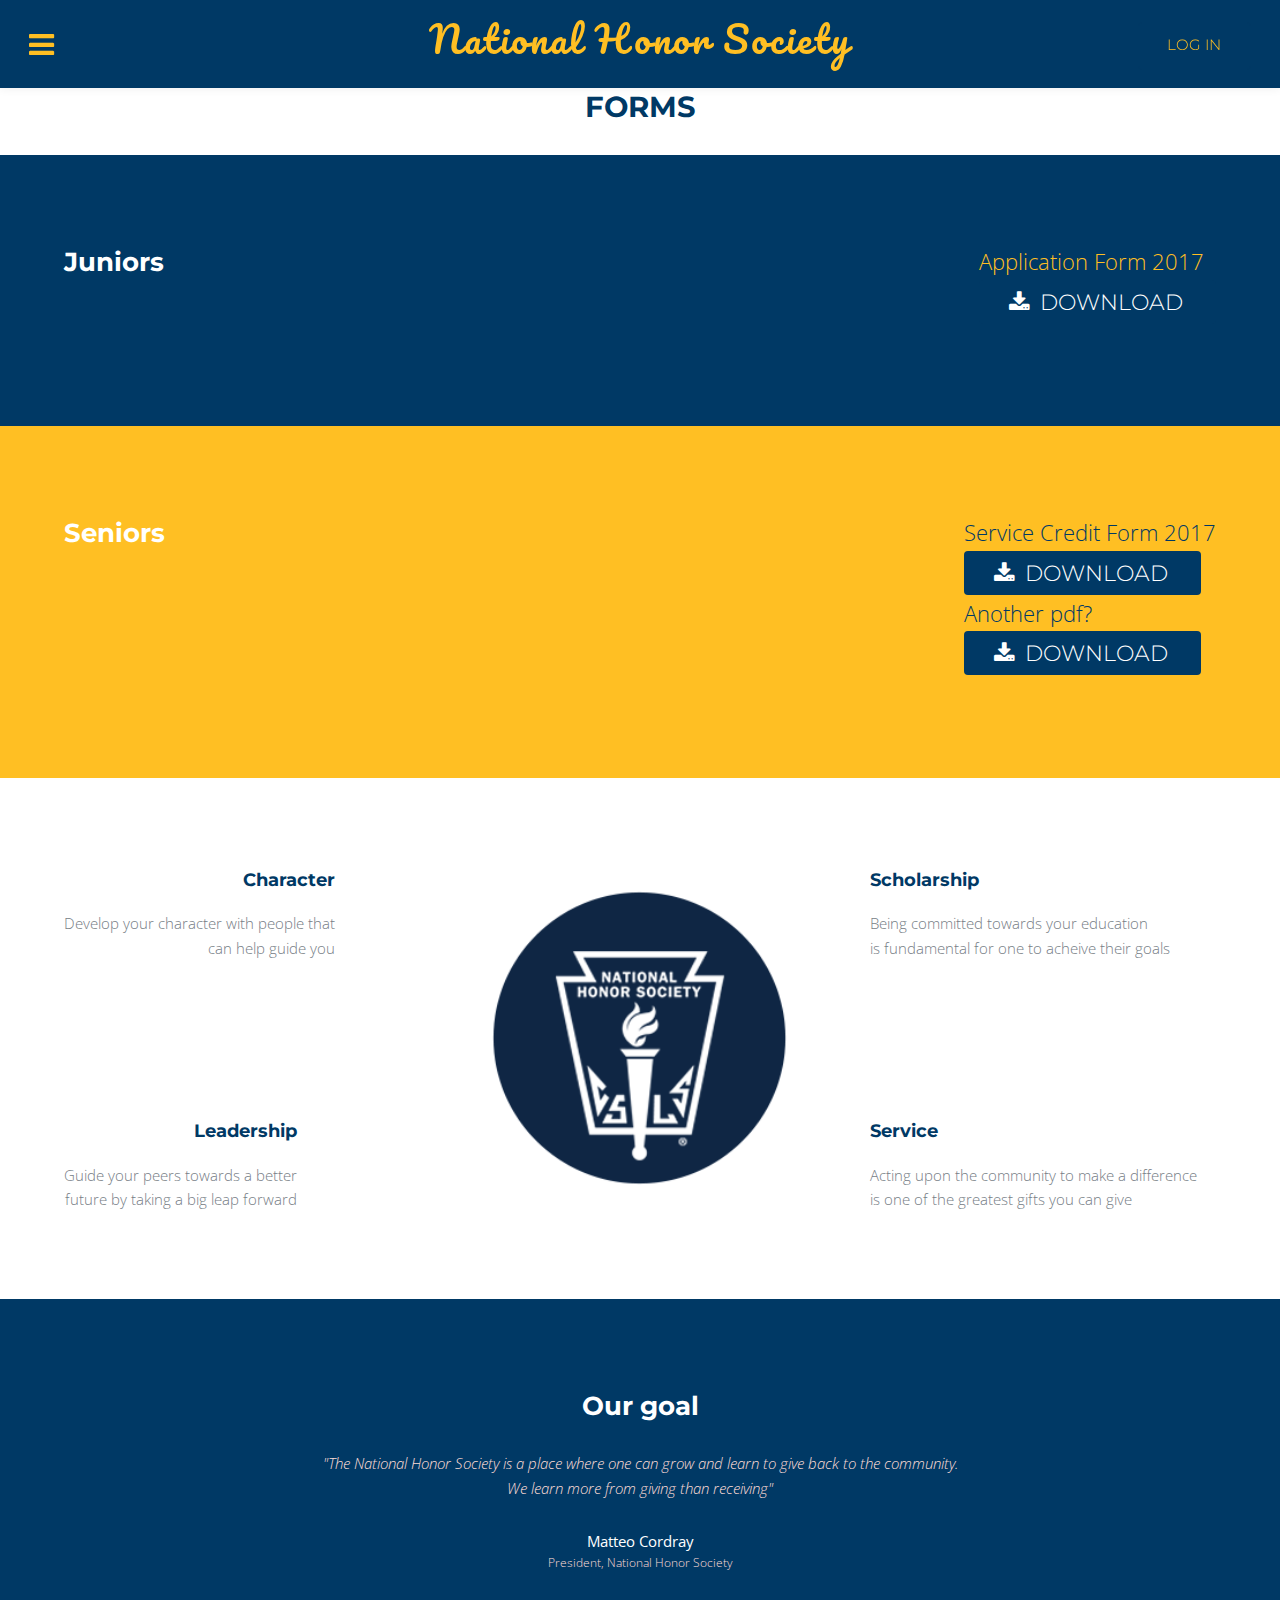
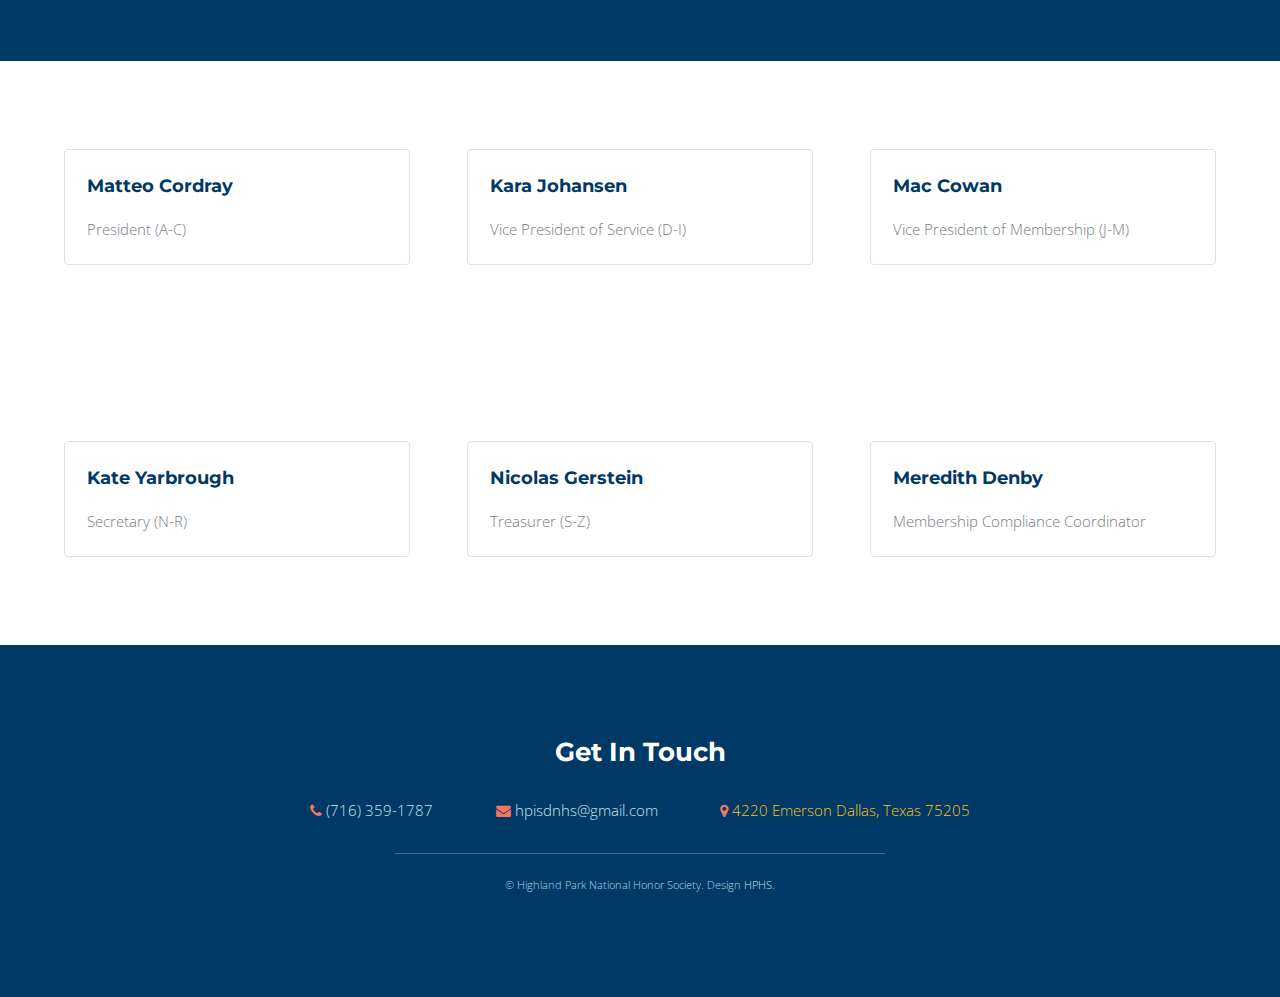
==== commit f1f64109: "Start 1" ====
--- a/forms.html
+++ b/forms.html
@@ -37,19 +37,28 @@
 					<li><a href="#" class="button fit">Login</a></li>
 				</ul>
 			</nav>
-			<div>
-				<h1 class="title">FORMS</h1>
-			<div class="inner flex flex-3">
-				<div class="flex-item left">
-					<h2>Juniors</h2>
+
+		<h1 class="title">FORMS</h1>
+
+		<div id="Juniors" class="wrapper style1 special">
+			<div class="inner2 flex flex-3">
+					<h2 id="linktitle">Juniors</h2>
 					<ul class="formsid">
 						<li>Application Form 2017</li>
 						<li><a href="#" class="button icon fa-download">Download</a></li>
 					</ul>
-				</div>
-				<div class="flex-item right">
-					<h2>Seniors</h2>
-				</div>
+			</div>
+		</div>
+
+		<div id="Seniors" class="wrapper style1 special">
+			<div class="inner flex flex-3">
+					<h2 id="linktitle">Seniors</h2>
+					<ul class="formsid">
+						<li>Service Credit Form 2017</li>
+						<li><a href="pdfs/Fall2017ServiceForm.pdf" target="_blank" class="button icon fa-download">Download</a></li>
+						<li>Another pdf?</li>
+						<li><a href="pdfs/Fall2017ServiceForm.pdf" target="_blank" class="button icon fa-download">Download</a></li>
+					</ul>
 			</div>
 		</div>
 
--- a/assets/css/main.css
+++ b/assets/css/main.css
@@ -2970,6 +2970,28 @@
 			list-style: none;
 		}
 
+		#Juniors {
+			background-color: #003965;
+			color: #FFBF23;
+		}
+
+		.inner2 {
+			margin: 0 auto;
+			max-width: 90%;
+		}
+
+		#Seniors {
+			background-color: #FFBF23;
+			color: #003965;
+		}
+
+		#linktitle {
+			color: #fff;
+			font-weight: 700;
+			font-family: "Montserrat", sans-serif;
+			line-height: 1.5;
+		}
+
 		/*ADDED CSS END */
 
 		@media screen and (max-width: 1280px) {
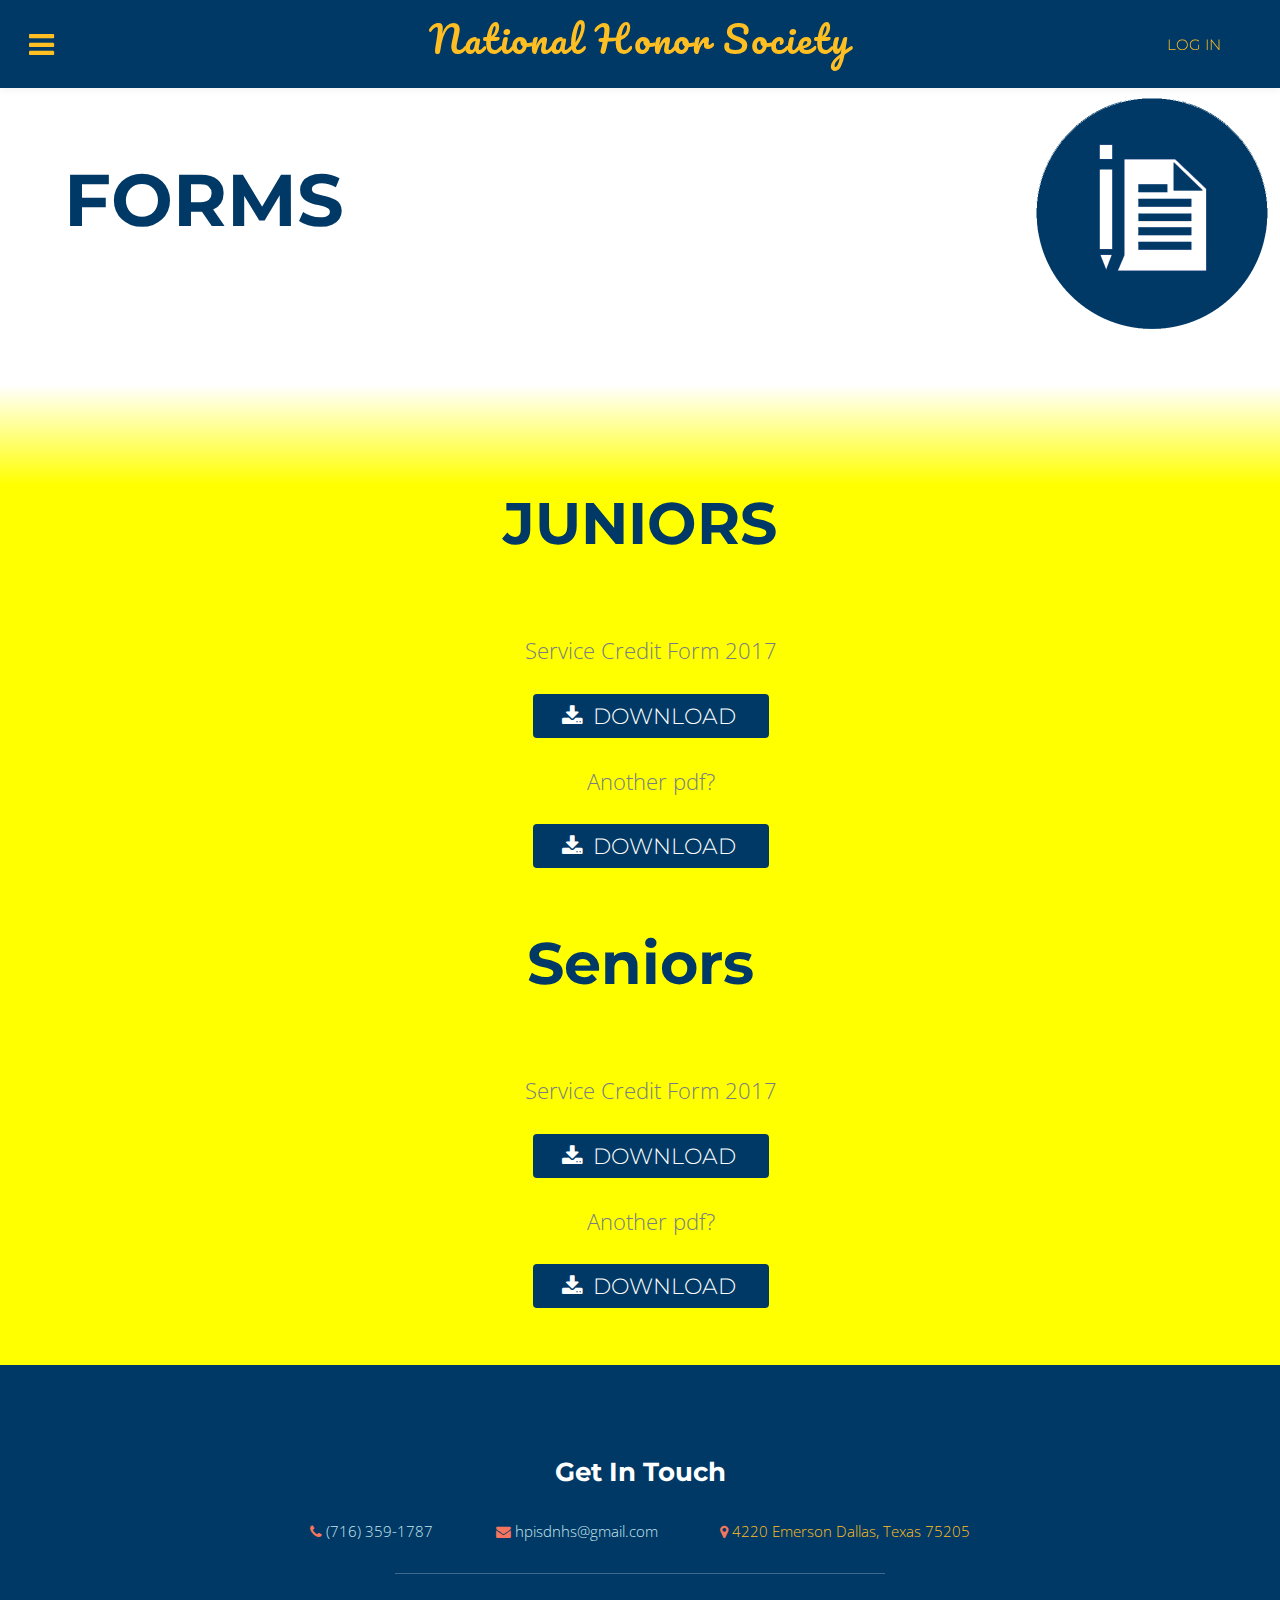
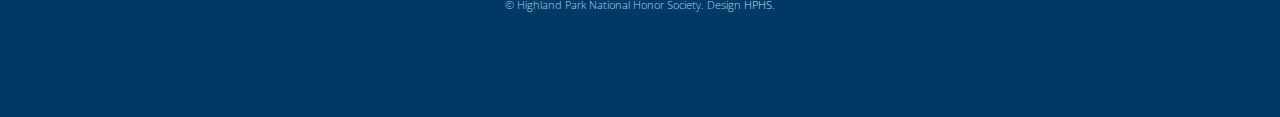
==== commit f1c8b9ec: "Added forms" ====
--- a/forms.html
+++ b/forms.html
@@ -38,18 +38,47 @@
 				</ul>
 			</nav>
 
-		<h1 class="title">FORMS</h1>
+			<!-- Header -->
+<div class="headerforms">
+<h1 id="formstitle">FORMS</h1>
+<img id="formsicon"src="images/pencilpaper.png">
+</div>
+<div id="separator">
+</div>
+		<!-- Juniors -->
 
-		<div id="Juniors" class="wrapper style1 special">
-			<div class="inner2 flex flex-3">
-					<h2 id="linktitle">Juniors</h2>
-					<ul class="formsid">
-						<li>Application Form 2017</li>
-						<li><a href="#" class="button icon fa-download">Download</a></li>
-					</ul>
-			</div>
-		</div>
+<div class="juniorsmain">
+	<div class="juniorstitle">
+		<h1 id="juniorformstitle">JUNIORS</h1>
+	</div>
+	<div id="juniorforms">
+		<ul class="formsid">
+			<li id="test">Service Credit Form 2017</li>
+			<li id="test"><a href="pdfs/Fall2017ServiceForm.pdf" target="_blank" class="button icon fa-download">Download</a></li>
+			<li id="test">Another pdf?</li>
+			<li id="test"><a href="pdfs/Fall2017ServiceForm.pdf" target="_blank" class="button icon fa-download">Download</a></li>
+		</ul>
+	</div>
+</div>
 
+<!-- Seniors -->
+
+<div class="juniorsmain">
+<div class="juniorstitle">
+<h1 id="juniorformstitle">Seniors</h1>
+</div>
+<div id="juniorforms">
+<ul class="formsid">
+	<li id="test">Service Credit Form 2017</li>
+	<li id="test"><a href="pdfs/Fall2017ServiceForm.pdf" target="_blank" class="button icon fa-download">Download</a></li>
+	<li id="test">Another pdf?</li>
+	<li id="test"><a href="pdfs/Fall2017ServiceForm.pdf" target="_blank" class="button icon fa-download">Download</a></li>
+</ul>
+</div>
+</div>
+
+		<!-- Seniors -->
+		<!--
 		<div id="Seniors" class="wrapper style1 special">
 			<div class="inner flex flex-3">
 					<h2 id="linktitle">Seniors</h2>
@@ -61,117 +90,7 @@
 					</ul>
 			</div>
 		</div>
-
-		<!-- One -->
-			<section id="one" class="wrapper">
-				<div class="inner flex flex-3">
-					<div class="flex-item left">
-						<div>
-							<h3>Character</h3>
-							<p>Develop your character with people that<br />can help guide you</p>
-						</div>
-						<div>
-							<h3>Leadership</h3>
-							<p>Guide your peers towards a better<br /> future by taking a big leap forward</p>
-						</div>
-					</div>
-					<div class="flex-item image fit round">
-						<img src="images/logo.png" alt="logo" />
-					</div>
-					<div class="flex-item right">
-						<div>
-							<h3>Scholarship</h3>
-							<p>Being committed towards your education<br /> is fundamental for one to acheive their goals</p>
-						</div>
-						<div>
-							<h3>Service</h3>
-							<p>Acting upon the community to make a difference<br /> is one of the greatest gifts you can give</p>
-						</div>
-					</div>
-				</div>
-			</section>
-
-		<!-- Two -->
-			<section id="two" class="wrapper style1 special">
-				<div class="inner">
-					<h2>Our goal</h2>
-					<figure>
-					    <blockquote>
-					        "The National Honor Society is a place where one can grow and learn to give back to the community.<br /> We learn more from giving than receiving"
-					    </blockquote>
-					    <footer>
-					        <cite class="author">Matteo Cordray</cite>
-					        <cite class="company">President, National Honor Society</cite>
-					    </footer>
-					</figure>
-				</div>
-			</section>
-
-		<!-- Three -->
-			<section id="three" class="wrapper">
-				<div class="inner flex flex-3">
-					<div class="flex-item box">
-						<div class="image fit">
-							<img src="images/matteo.jpg" alt="" />
-						</div>
-						<div class="content">
-							<h3>Matteo Cordray</h3>
-							<p>President (A-C)</p>
-						</div>
-					</div>
-					<div class="flex-item box">
-						<div class="image fit">
-							<img src="images/Kara.jpg" alt="" />
-						</div>
-						<div class="content">
-							<h3>Kara Johansen</h3>
-							<p>Vice President of Service (D-I)</p>
-						</div>
-					</div>
-					<div class="flex-item box">
-						<div class="image fit">
-							<img src="images/Mac.jpg" alt="" />
-						</div>
-						<div class="content">
-							<h3>Mac Cowan</h3>
-							<p>Vice President of Membership (J-M)</p>
-						</div>
-					</div>
-				</div>
-			</section>
-
-			<!-- Four -->
-			<section id="three" class="wrapper">
-				<div class="inner flex flex-3">
-					<div class="flex-item box">
-						<div class="image fit">
-							<img src="images/kate.jpg" alt="" />
-						</div>
-						<div class="content">
-							<h3>Kate Yarbrough</h3>
-							<p>Secretary (N-R)</p>
-						</div>
-					</div>
-					<div class="flex-item box">
-						<div class="image fit">
-							<img src="images/Nick.jpg" alt="" />
-						</div>
-						<div class="content">
-							<h3>Nicolas Gerstein</h3>
-							<p>Treasurer (S-Z)</p>
-						</div>
-					</div>
-					<div class="flex-item box">
-						<div class="image fit">
-							<img src="images/meredith.jpg" alt="" />
-						</div>
-						<div class="content">
-							<h3>Meredith Denby</h3>
-							<p>Membership Compliance Coordinator</p>
-						</div>
-					</div>
-				</div>
-			</section>
+	-->
 
 		<!-- Footer -->
 			<footer id="footer">
--- a/assets/css/main.css
+++ b/assets/css/main.css
@@ -2944,7 +2944,7 @@
 			line-height: 1em;
 			margin: 7.5em 10% 0.5em 10%;
 			padding: 25px;
-			border-radius: 100px;
+			border-radius: 25px;
 			width: auto;
 			text-align: center;
 		}
@@ -2960,9 +2960,67 @@
 
 		/* ADDED CSS */
 
+
+
 		.title {
 			text-align: center;
 			color: #003965;
+		}
+
+		.headerforms {
+			background: url("images/headerblue.png");
+		}
+
+		#formstitle {
+			font-size: 5em;
+			color: #003965;
+			padding: 5%;
+			display: inline-block;
+		}
+
+		#separator {
+			width: 100%;
+			height: 100px;
+			background: white; /* For browsers that do not support gradients */
+    background: -webkit-linear-gradient(white, yellow); /* For Safari 5.1 to 6.0 */
+    background: -o-linear-gradient(white, yellow); /* For Opera 11.1 to 12.0 */
+    background: -moz-linear-gradient(white, yellow); /* For Firefox 3.6 to 15 */
+    background: linear-gradient(white, yellow); /* Standard syntax */
+		}
+
+		/* JUNIORS ADDED CSS */
+
+		.juniorsmain {
+			background: yellow;
+		}
+
+		.juniorstitle {
+			width: 100%;
+		}
+
+		#juniorformstitle {
+			text-align: center;
+			font-size: 4em;
+			color: #003965;
+		}
+
+		#test {
+			text-align: center;
+			padding: 1%;
+		}
+
+		#juniorforms{
+			display: flex;
+			justify-content: center;
+			flex-direction: column;
+			margin: 0;
+			vertical-align: middle;
+		}
+
+		#formsicon {
+			display: inline-block;
+			float:right;
+			width: 20%;
 		}
 
 		.formsid {
@@ -2991,6 +3049,70 @@
 			font-family: "Montserrat", sans-serif;
 			line-height: 1.5;
 		}
+
+					/* The Modal (background) */
+			.modal {
+			    display: none; /* Hidden by default */
+			    position: fixed; /* Stay in place */
+			    z-index: 1; /* Sit on top */
+			    left: 0;
+			    top: 0;
+			    width: 100%; /* Full width */
+			    height: 100%; /* Full height */
+			    overflow: auto; /* Enable scroll if needed */
+			    background-color: rgb(0,0,0); /* Fallback color */
+			    background-color: rgba(0,0,0,0.4); /* Black w/ opacity */
+
+			}
+
+			/* Modal Content/Box */
+			.modal-content {
+			    background-color: #fefefe;
+					display: block;
+			    margin: 6% auto; /* 15% from the top and centered */
+			    padding: 20px;
+			    border: 1px solid #888;
+			    width: 80%; /* Could be more or less, depending on screen size */
+					max-width: 25%;
+					border-radius: 25px;
+			}
+
+			.profilepic {
+				width: 80%;
+				padding: 2%;
+				max-width: 700px;
+				align: left;
+			}
+
+			@media screen and (max-width: 980px){
+				.modal-content{
+					padding: 20px;
+					max-width: 78%;
+				}
+
+				#contactbtn {
+					padding-left: 2%;
+					padding-right: 2%;
+				}
+
+				#myBtn {
+					padding-left: 2%;
+					padding-right: 2%;
+				}
+
+				#banner h1 {
+					border-radius: 30px;
+				}
+
+				.closebtn {
+					padding: 0 5px 0 5px;
+				}
+
+			}
+
+			@media screen and (max-width: 960px){
+
+			}
 
 		/*ADDED CSS END */
 
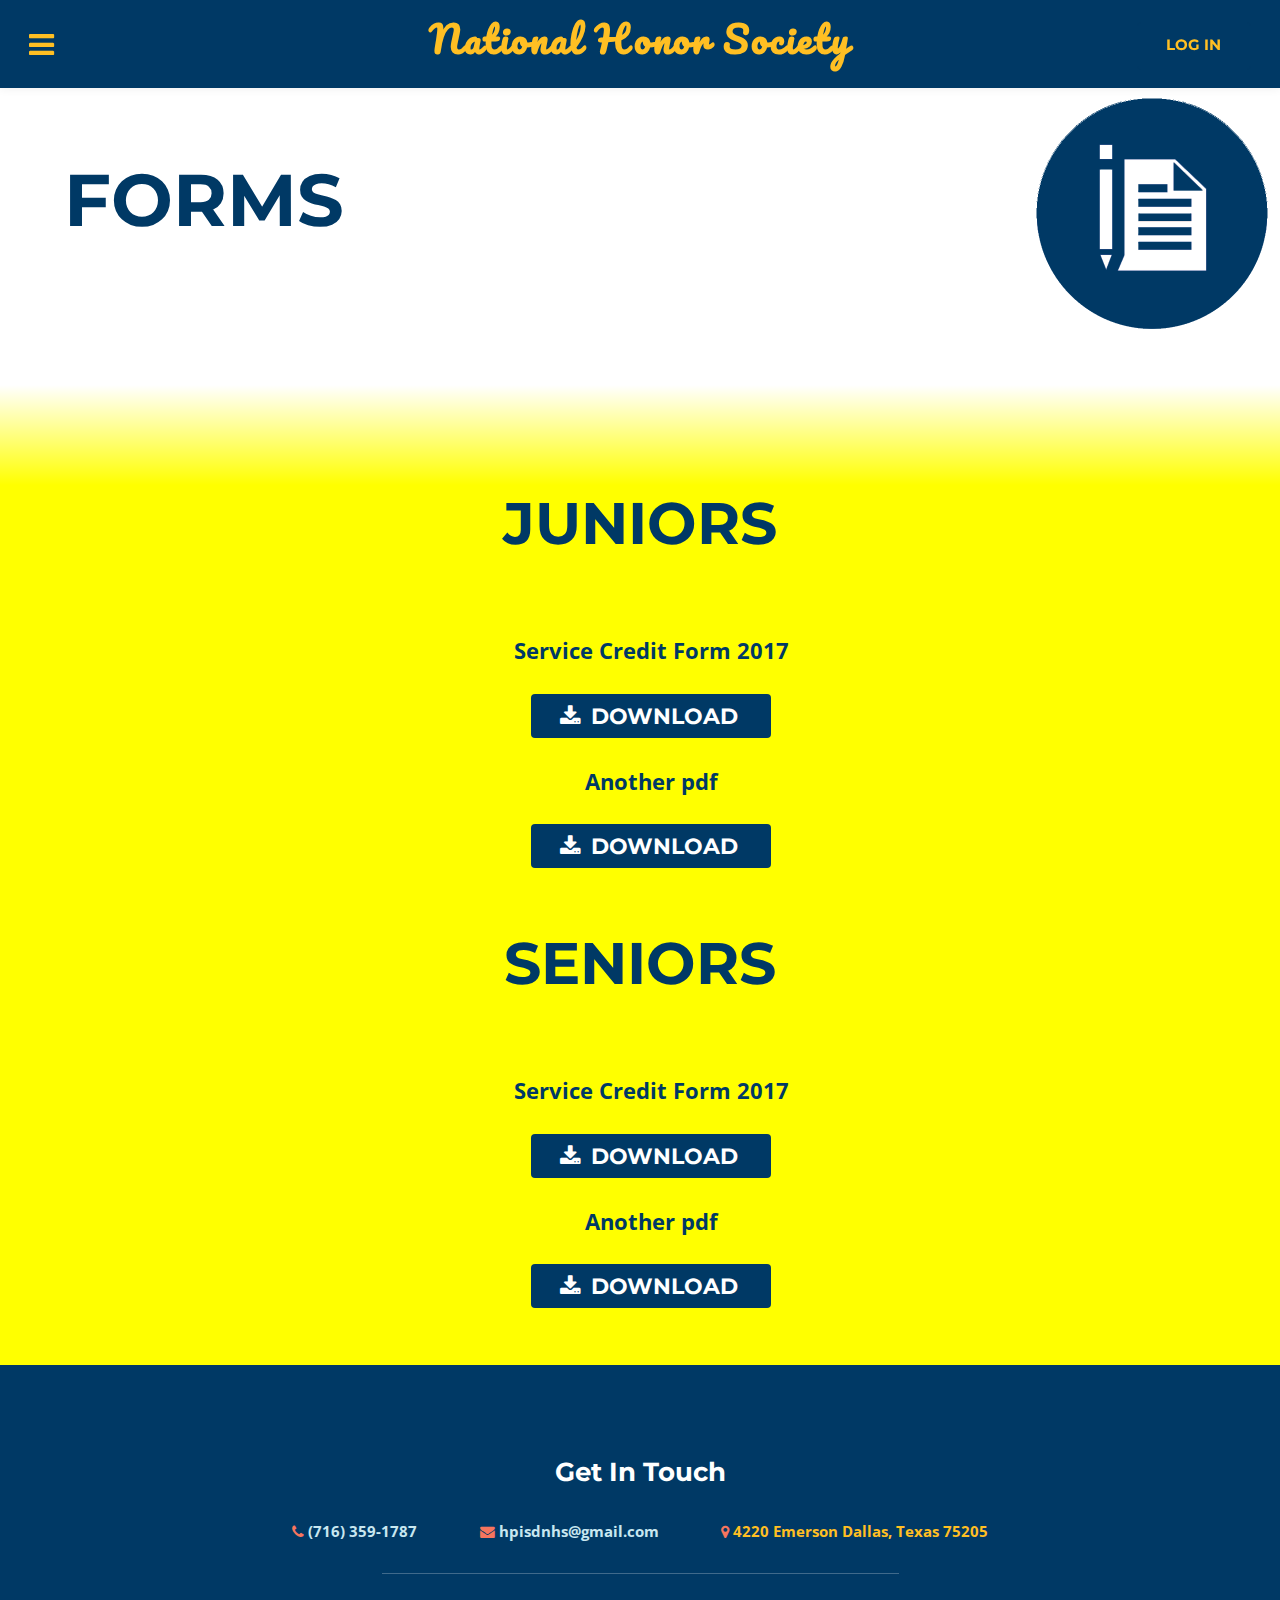
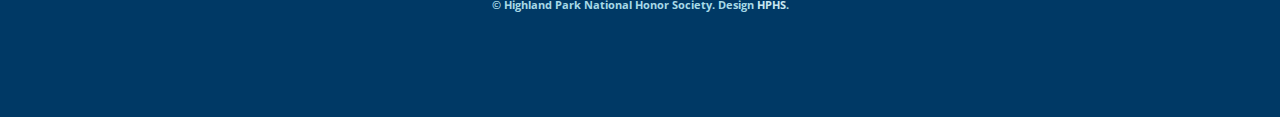
==== commit 9117eebb: "Fixed forms page" ====
--- a/forms.html
+++ b/forms.html
@@ -54,8 +54,8 @@
 	<div id="juniorforms">
 		<ul class="formsid">
 			<li id="test">Service Credit Form 2017</li>
-			<li id="test"><a href="pdfs/Fall2017ServiceForm.pdf" target="_blank" class="button icon fa-download">Download</a></li>
-			<li id="test">Another pdf?</li>
+			<li id="test"><a id="link" href="pdfs/Fall2017ServiceForm.pdf" target="_blank" class="button icon fa-download">Download</a></li>
+			<li id="test">Another pdf</li>
 			<li id="test"><a href="pdfs/Fall2017ServiceForm.pdf" target="_blank" class="button icon fa-download">Download</a></li>
 		</ul>
 	</div>
@@ -65,13 +65,13 @@
 
 <div class="juniorsmain">
 <div class="juniorstitle">
-<h1 id="juniorformstitle">Seniors</h1>
+<h1 id="juniorformstitle">SENIORS</h1>
 </div>
 <div id="juniorforms">
 <ul class="formsid">
 	<li id="test">Service Credit Form 2017</li>
 	<li id="test"><a href="pdfs/Fall2017ServiceForm.pdf" target="_blank" class="button icon fa-download">Download</a></li>
-	<li id="test">Another pdf?</li>
+	<li id="test">Another pdf</li>
 	<li id="test"><a href="pdfs/Fall2017ServiceForm.pdf" target="_blank" class="button icon fa-download">Download</a></li>
 </ul>
 </div>
--- a/assets/css/main.css
+++ b/assets/css/main.css
@@ -1614,10 +1614,10 @@
 /* Type */
 
 	body, input, select, textarea {
-		color: #767d85;
+		color: #003965;
 		font-family: "Open Sans", Arial, Helvetica, sans-serif;
 		font-size: 13pt;
-		font-weight: 300;
+		font-weight: bold;
 		line-height: 1.65;
 	}
 
@@ -3028,19 +3028,9 @@
 			list-style: none;
 		}
 
-		#Juniors {
-			background-color: #003965;
-			color: #FFBF23;
-		}
-
 		.inner2 {
 			margin: 0 auto;
 			max-width: 90%;
-		}
-
-		#Seniors {
-			background-color: #FFBF23;
-			color: #003965;
 		}
 
 		#linktitle {
@@ -3111,7 +3101,27 @@
 			}
 
 			@media screen and (max-width: 960px){
-
+				#formsicon {
+					display: none;
+				}
+
+				#formstitle {
+					text-align: center;
+					display: block;
+					float: none;
+				}
+			}
+
+			@media screen and (max-width: 480px){
+				#link {
+					padding-left: 0;
+					margin-left: 0;
+				}
+
+				.button.icon {
+					padding-left: 10px;
+					padding-right: 10px;
+				}
 			}
 
 		/*ADDED CSS END */
